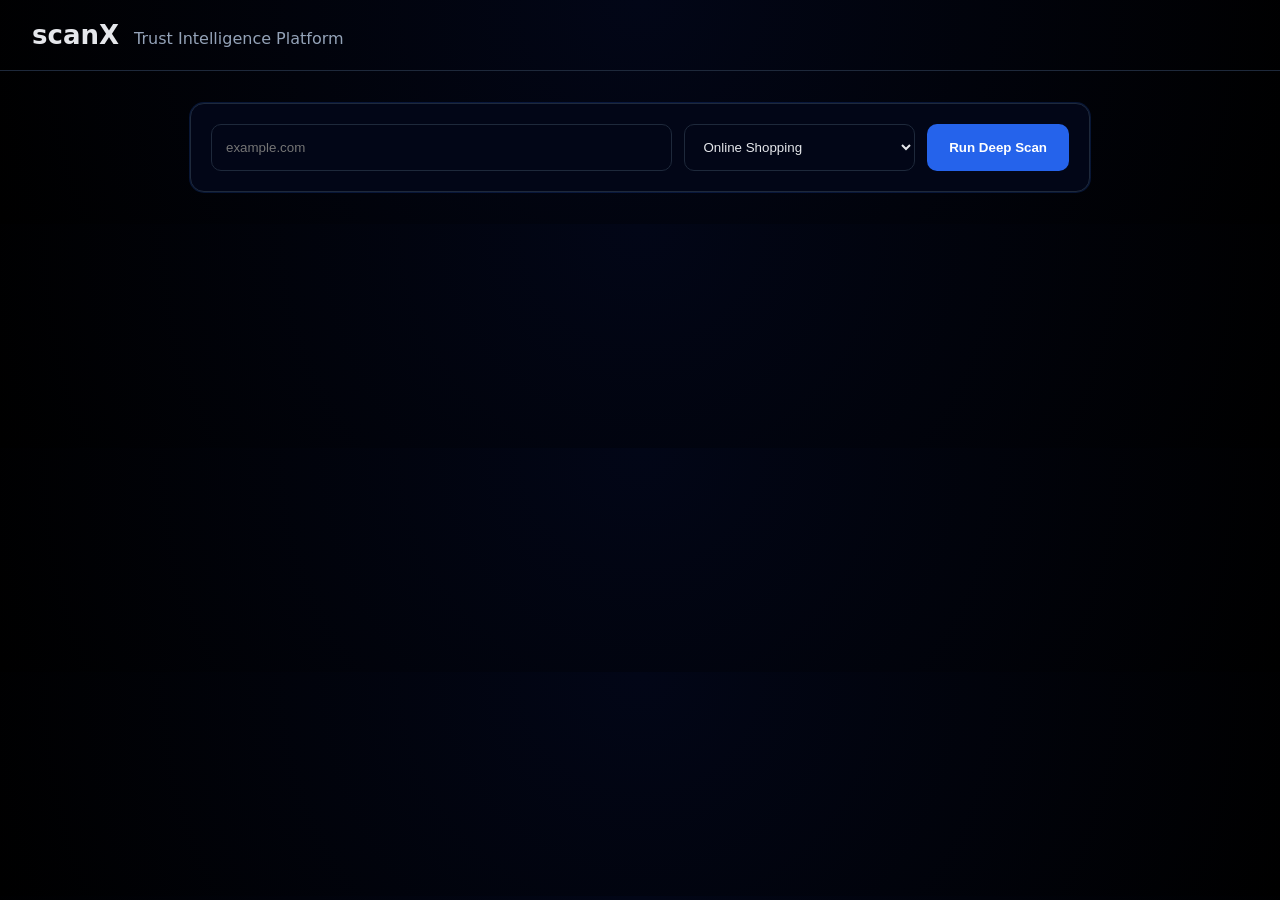
==== templates/index.html @ bde53922 "Fix: overwrite root with nested scanX structure" ====
<!DOCTYPE html>
<html lang="en">
<head>
  <meta charset="UTF-8" />
  <title>scanX — Trust Intelligence</title>
  <link rel="stylesheet" href="/static/css/style.css" />
</head>
<body>

  <!-- TOP BAR -->
  <header class="topbar">
    <div class="brand">
      <span class="logo">scanX</span>
      <span class="subtitle">Trust Intelligence Platform</span>
    </div>
  </header>

  <!-- INPUT SECTION -->
  <section class="input-section">
    <div class="input-card">
      <input id="urlInput" placeholder="example.com" />
      <select id="categoryInput">
        <option>Online Shopping</option>
        <option>Online Job</option>
        <option>Online Service</option>
        <option>Freelancing</option>
        <option>College Admission</option>
      </select>
      <button onclick="startScan()">Run Deep Scan</button>
    </div>
  </section>

  <!-- DASHBOARD -->
  <main id="dashboard" class="dashboard hidden">

    <!-- VERDICT -->
    <section id="verdict" class="verdict">
      <h1 id="riskLevel"></h1>
      <p id="riskReason"></p>
    </section>

    <!-- TRUST DIMENSIONS -->
<section id="trustDimensionsPanel" class="card wide hidden">
  <h3>Trust Dimension Analysis</h3>
  <div id="trustDimensions"></div>
</section>


    <!-- GRID -->
    <section class="grid">

      <div class="card fade">
        <h3>Key Strengths</h3>
        <ul id="strengths"></ul>
      </div>

      <div class="card fade delay">
        <h3>Key Concerns</h3>
        <ul id="concerns"></ul>
      </div>

      <div class="card wide fade delay2">
        <h3>User Experience Signals</h3>
        <div id="experienceBadges"></div>
      </div>

      <div class="card fade delay3">
        <h3>Operational Transparency</h3>
        <ul id="opsSignals"></ul>
      </div>

      <div class="card fade delay4">
        <h3>Public Intelligence Sources</h3>
        <ul id="sources"></ul>
      </div>
<!-- POLICY MISMATCH -->
<section id="policyMismatchPanel" class="card wide hidden">
  <h3>Policy Enforcement Gaps</h3>
  <ul id="policyMismatches"></ul>
</section>
      <div class="card wide highlight fade delay5">
        <h3>AI Trust Explanation</h3>
        <p id="aiExplanation"></p>
      </div>
<!-- REFERENCES MODAL -->
<div id="referenceModal" class="modal hidden">
  <div class="modal-overlay"></div>

  <div class="modal-content">
    <h3 id="modalTitle">References</h3>
    <ul id="modalLinks"></ul>

    <button
      id="closeModalBtn"
      type="button"
      class="close-btn">
      Close
    </button>
  </div>
</div>
<!-- Trust Dimension Modal -->
<div id="dimensionModal" class="modal hidden">
  <div class="modal-overlay" onclick="closeDimensionModal()"></div>

  <div class="modal-card">
    <div class="modal-header">
      <div>
        <h3 id="dimensionModalTitle">Trust Dimension</h3>
        <span id="dimensionStatus" class="status-badge">Moderate</span>
      </div>
      <button class="modal-close" onclick="closeDimensionModal()">✕</button>
    </div>

    <div class="modal-body">
      <p id="dimensionModalBody">
        Explanation will appear here.
      </p>
    </div>

    <div class="modal-footer">
      <span class="modal-hint">
        Based on OSINT, infrastructure, policy, and user experience signals
      </span>
      <button class="primary-btn" onclick="closeDimensionModal()">Close</button>
    </div>
  </div>
</div>






    </section>
  </main>

  <script src="/static/js/main.js"></script>
</body>
</html>
---- static/css/style.css ----
:root {
  --bg: #020617;
  --panel: #020617;
  --border: #1e293b;
  --text: #e5e7eb;
  --muted: #94a3b8;
  --accent: #2563eb;
}

* { box-sizing: border-box; }

body {
  margin: 0;
  font-family: Inter, system-ui, Arial;
  background: radial-gradient(circle at top, #020617, #000);
  color: var(--text);
}

/* TOP BAR */
.topbar {
  padding: 20px 32px;
  border-bottom: 1px solid var(--border);
}

.brand .logo {
  font-size: 26px;
  font-weight: 700;
}

.brand .subtitle {
  margin-left: 10px;
  color: var(--muted);
}

/* INPUT */
.input-section {
  padding: 32px;
}

.input-card {
  max-width: 900px;
  margin: auto;
  display: grid;
  grid-template-columns: 2fr 1fr auto;
  gap: 12px;
  padding: 20px;
  background: var(--panel);
  border-radius: 14px;
  border: 1px solid var(--border);
  box-shadow: 0 0 0 1px rgba(37,99,235,.2);
}

input, select {
  padding: 14px;
  background: #020617;
  border: 1px solid var(--border);
  color: var(--text);
  border-radius: 10px;
}

button {
  padding: 14px 22px;
  border-radius: 10px;
  border: none;
  background: var(--accent);
  color: white;
  font-weight: 600;
  cursor: pointer;
}

/* DASHBOARD */
.dashboard {
  padding: 32px;
}

/* VERDICT */
.verdict {
  padding: 32px;
  margin-bottom: 32px;
  border-radius: 16px;
  background: linear-gradient(135deg, #020617, #020617);
  border: 2px solid var(--accent);
  box-shadow: 0 0 30px rgba(37,99,235,.15);
}

.verdict h1 {
  margin: 0;
  font-size: 32px;
}

/* GRID */
.grid {
  display: grid;
  grid-template-columns: repeat(2, 1fr);
  gap: 24px;
}

.card {
  padding: 22px;
  border-radius: 14px;
  background: var(--panel);
  border: 1px solid var(--border);
  box-shadow: 0 10px 40px rgba(0,0,0,.4);
}

.card.wide {
  grid-column: span 2;
}

.card.highlight {
  border-left: 4px solid var(--accent);
}

.card h3 {
  margin-top: 0;
  font-size: 15px;
  color: var(--muted);
}

/* BADGES */
.badge {
  display: inline-block;
  padding: 8px 14px;
  margin: 6px 6px 0 0;
  border-radius: 999px;
  background: #1e293b;
  font-size: 13px;
}

/* LISTS */
ul {
  padding-left: 18px;
}

li {
  margin-bottom: 6px;
}

/* ANIMATIONS */
.fade {
  opacity: 0;
  transform: translateY(10px);
  animation: fadeIn .4s ease forwards;
}

.delay { animation-delay: .15s; }
.delay2 { animation-delay: .3s; }
.delay3 { animation-delay: .45s; }
.delay4 { animation-delay: .6s; }
.delay5 { animation-delay: .75s; }

@keyframes fadeIn {
  to {
    opacity: 1;
    transform: translateY(0);
  }
}

/* UTIL */
.hidden { display: none; }

/* POLICY MISMATCH */
.policy-high {
  color: #ef4444;
}

.policy-medium {
  color: #facc15;
}

.policy-low {
  color: #22c55e;
}

.policy-item {
  margin-bottom: 10px;
  padding: 10px;
  border-radius: 8px;
  background: rgba(255,255,255,0.03);
}

#concerns a {
  color: #60a5fa;
  text-decoration: none;
  font-size: 13px;
}

#concerns a:hover {
  text-decoration: underline;
}

/* TRUST DIMENSIONS */
.trust-row {
  display: grid;
  grid-template-columns: 2fr 1fr;
  padding: 12px 14px;
  margin-bottom: 10px;
  border-radius: 10px;
  background: rgba(255,255,255,0.03);
  align-items: center;
}

.trust-name {
  font-weight: 500;
}

.trust-status {
  text-align: right;
  font-weight: 600;
}

.status-strong { color: #22c55e; }
.status-moderate { color: #facc15; }
.status-weak,
.status-elevated,
.status-concerning { color: #ef4444; }
.status-normal { color: #60a5fa; }

.trust-reason {
  grid-column: span 2;
  margin-top: 6px;
  font-size: 13px;
  color: #cbd5f5;
}

/* === MODAL BASE === */
.modal {
  position: fixed;
  inset: 0;
  z-index: 999;
}

.modal.hidden {
  display: none;
}

.modal-overlay {
  position: absolute;
  inset: 0;
  background: rgba(5, 10, 25, 0.75);
  backdrop-filter: blur(4px);
}

/* === MODAL CARD === */
.modal-card {
  position: relative;
  max-width: 520px;
  margin: 10vh auto;
  background: linear-gradient(180deg, #0b1222, #080d1a);
  border-radius: 14px;
  border: 1px solid rgba(255,255,255,0.08);
  box-shadow: 0 30px 80px rgba(0,0,0,0.6);
  animation: popIn 0.25s ease-out;
  color: #e5e7eb;
}

/* === HEADER === */
.modal-header {
  display: flex;
  justify-content: space-between;
  align-items: center;
  padding: 18px 22px;
  border-bottom: 1px solid rgba(255,255,255,0.06);
}

.modal-header h3 {
  margin: 0;
  font-size: 1.1rem;
  font-weight: 600;
}

/* === STATUS BADGE === */
.status-badge {
  display: inline-block;
  margin-top: 6px;
  padding: 4px 10px;
  font-size: 0.75rem;
  border-radius: 999px;
  background: #334155;
  color: #e5e7eb;
}

.status-badge.strong { background: #064e3b; color: #6ee7b7; }
.status-badge.moderate { background: #3b2f00; color: #fde68a; }
.status-badge.weak { background: #3f1d1d; color: #fca5a5; }
.status-badge.concerning,
.status-badge.elevated { background: #450a0a; color: #f87171; }

/* === CLOSE BUTTON === */
.modal-close {
  background: transparent;
  border: none;
  color: #9ca3af;
  font-size: 1.2rem;
  cursor: pointer;
}

.modal-close:hover {
  color: #fff;
}

/* === BODY === */
.modal-body {
  padding: 20px 22px;
  line-height: 1.6;
  font-size: 0.95rem;
  color: #d1d5db;
}

/* === FOOTER === */
.modal-footer {
  display: flex;
  justify-content: space-between;
  align-items: center;
  padding: 16px 22px;
  border-top: 1px solid rgba(255,255,255,0.06);
}

.modal-hint {
  font-size: 0.75rem;
  color: #9ca3af;
}

.primary-btn {
  background: #2563eb;
  border: none;
  padding: 8px 16px;
  border-radius: 8px;
  color: #fff;
  cursor: pointer;
}

.primary-btn:hover {
  background: #1d4ed8;
}

/* === ANIMATION === */
@keyframes popIn {
  from {
    transform: translateY(20px) scale(0.96);
    opacity: 0;
  }
  to {
    transform: none;
    opacity: 1;
  }
}

.close-btn {
  margin-top: 12px;
  padding: 6px 14px;
  border-radius: 6px;
  border: none;
  cursor: pointer;
  background: #2563eb;
  color: white;
}

.trust-row {
  cursor: pointer;
  pointer-events: auto;
  position: relative;
  z-index: 5;
}

.trust-row * {
  pointer-events: none;
}
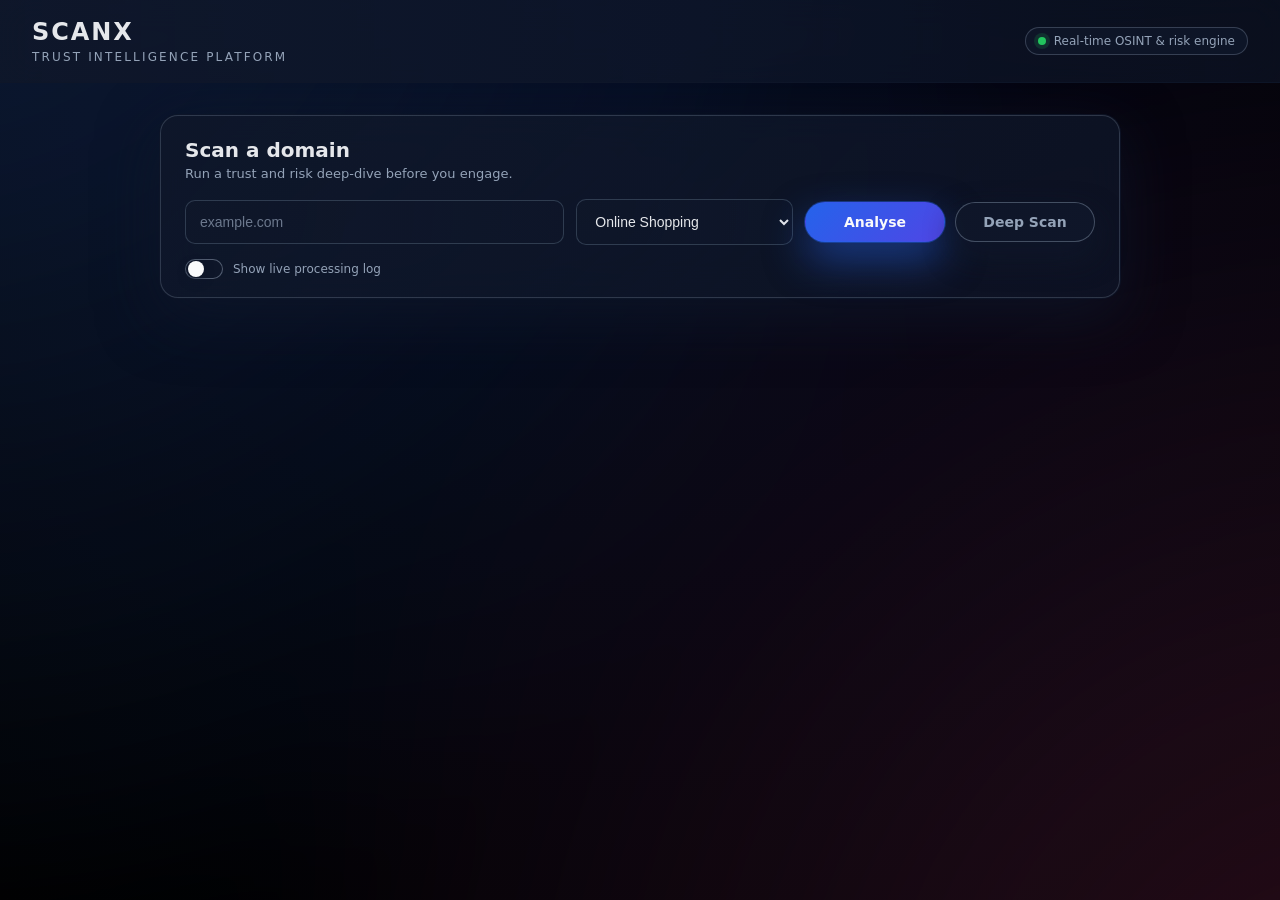
==== commit 02d43542: "ui upgrade" ====
--- a/templates/index.html
+++ b/templates/index.html
@@ -13,28 +13,102 @@
       <span class="logo">scanX</span>
       <span class="subtitle">Trust Intelligence Platform</span>
     </div>
+
+    <div class="top-meta">
+      <div class="meta-pill">
+        <span class="dot live"></span>
+        Real-time OSINT & risk engine
+      </div>
+    </div>
   </header>
 
   <!-- INPUT SECTION -->
   <section class="input-section">
-    <div class="input-card">
-      <input id="urlInput" placeholder="example.com" />
-      <select id="categoryInput">
-        <option>Online Shopping</option>
-        <option>Online Job</option>
-        <option>Online Service</option>
-        <option>Freelancing</option>
-        <option>College Admission</option>
-      </select>
-      <button onclick="startScan()">Run Deep Scan</button>
+    <div class="input-card glass">
+      <div class="input-header">
+        <h2>Scan a domain</h2>
+        <p>Run a trust and risk deep-dive before you engage.</p>
+      </div>
+
+      <div class="input-grid">
+        <input id="urlInput" placeholder="example.com" />
+        <select id="categoryInput">
+          <option>Online Shopping</option>
+          <option>Online Job</option>
+          <option>Online Service</option>
+          <option>Freelancing</option>
+          <option>College Admission</option>
+        </select>
+
+        <div class="input-actions">
+          <button
+            id="analyzeBtn"
+            class="action-btn primary"
+            type="button"
+            onclick="startScan('analyze')"
+          >
+            Analyse
+          </button>
+          <button
+            id="deepScanBtn"
+            class="action-btn secondary"
+            type="button"
+            onclick="startScan('deep')"
+          >
+            Deep Scan
+          </button>
+        </div>
+      </div>
+
+      <div class="input-footer">
+        <label class="toggle-row">
+          <input
+            id="logToggle"
+            type="checkbox"
+            onchange="toggleLiveLog(this.checked)"
+          />
+          <span class="toggle-visual">
+            <span class="toggle-thumb"></span>
+          </span>
+          <span class="toggle-label">Show live processing log</span>
+        </label>
+      </div>
     </div>
   </section>
 
   <!-- DASHBOARD -->
   <main id="dashboard" class="dashboard hidden">
 
+    <!-- PROGRESS + SUMMARY STRIP -->
+    <section id="scanMeta" class="scan-meta hidden">
+      <div class="scan-stats">
+        <div class="stat">
+          <span class="stat-label">Total signals scanned</span>
+          <span id="statTotalItems" class="stat-value">0</span>
+        </div>
+        <div class="stat">
+          <span class="stat-label">Detections</span>
+          <span id="statDetections" class="stat-value detections">0</span>
+        </div>
+        <div class="stat">
+          <span class="stat-label">Scan duration</span>
+          <span id="statDuration" class="stat-value">0s</span>
+        </div>
+      </div>
+
+      <div class="scan-progress">
+        <div class="progress-label">
+          <span>Scan progress</span>
+          <span id="progressPercent">0%</span>
+        </div>
+        <div class="progress-bar">
+          <div id="progressFill" class="progress-fill"></div>
+        </div>
+      </div>
+    </section>
+
     <!-- VERDICT -->
-    <section id="verdict" class="verdict">
+    <section id="verdict" class="verdict glass">
       <h1 id="riskLevel"></h1>
       <p id="riskReason"></p>
     </section>
@@ -82,6 +156,27 @@
         <h3>AI Trust Explanation</h3>
         <p id="aiExplanation"></p>
       </div>
+
+      <!-- LIVE LOG PANEL -->
+      <section id="logPanel" class="log-panel collapsed">
+        <header class="log-header">
+          <div class="log-title">
+            <span class="log-dot"></span>
+            <span>Live Processing Log</span>
+          </div>
+          <button
+            id="downloadLogsBtn"
+            type="button"
+            class="ghost-btn"
+            onclick="downloadLogs()"
+          >
+            Download logs
+          </button>
+        </header>
+        <div class="log-body">
+          <div id="logList" class="log-list"></div>
+        </div>
+      </section>
 <!-- REFERENCES MODAL -->
 <div id="referenceModal" class="modal hidden">
   <div class="modal-overlay"></div>
--- a/static/css/style.css
+++ b/static/css/style.css
@@ -1,106 +1,515 @@
 :root {
   --bg: #020617;
-  --panel: #020617;
-  --border: #1e293b;
+  --bg-soft: #020617;
+  --panel: rgba(15, 23, 42, 0.92);
+  --panel-soft: rgba(15, 23, 42, 0.7);
+  --border: rgba(148, 163, 184, 0.25);
   --text: #e5e7eb;
   --muted: #94a3b8;
   --accent: #2563eb;
-}
-
-* { box-sizing: border-box; }
+  --accent-soft: rgba(37, 99, 235, 0.18);
+  --danger: #ef4444;
+  --warning: #facc15;
+  --success: #22c55e;
+  --info: #38bdf8;
+}
+
+* {
+  box-sizing: border-box;
+}
 
 body {
   margin: 0;
-  font-family: Inter, system-ui, Arial;
+  font-family: Inter, system-ui, -apple-system, BlinkMacSystemFont, "Segoe UI", sans-serif;
+  color: var(--text);
   background: radial-gradient(circle at top, #020617, #000);
-  color: var(--text);
+  min-height: 100vh;
+  position: relative;
+  overflow-x: hidden;
+}
+
+body::before {
+  content: "";
+  position: fixed;
+  inset: -20%;
+  background: radial-gradient(circle at 10% 0%, rgba(59, 130, 246, 0.22), transparent 55%),
+              radial-gradient(circle at 90% 100%, rgba(236, 72, 153, 0.18), transparent 55%);
+  opacity: 0.9;
+  mix-blend-mode: screen;
+  filter: blur(40px);
+  z-index: -2;
+  animation: bgFloat 18s ease-in-out infinite alternate;
+}
+
+.glass {
+  background: linear-gradient(135deg, rgba(15, 23, 42, 0.92), rgba(15, 23, 42, 0.7));
+  border-radius: 18px;
+  border: 1px solid rgba(148, 163, 184, 0.25);
+  box-shadow:
+    0 18px 60px rgba(15, 23, 42, 0.75),
+    0 0 0 1px rgba(15, 23, 42, 0.8);
+  backdrop-filter: blur(18px);
 }
 
 /* TOP BAR */
 .topbar {
-  padding: 20px 32px;
-  border-bottom: 1px solid var(--border);
+  padding: 18px 32px;
+  border-bottom: 1px solid rgba(15, 23, 42, 0.85);
+  display: flex;
+  align-items: center;
+  justify-content: space-between;
+  background: linear-gradient(to right, rgba(15, 23, 42, 0.9), rgba(15, 23, 42, 0.6));
+  backdrop-filter: blur(16px);
+  position: sticky;
+  top: 0;
+  z-index: 20;
+}
+
+.brand {
+  display: flex;
+  flex-direction: column;
 }
 
 .brand .logo {
-  font-size: 26px;
+  font-size: 24px;
   font-weight: 700;
+  letter-spacing: 0.08em;
+  text-transform: uppercase;
 }
 
 .brand .subtitle {
-  margin-left: 10px;
+  margin-top: 4px;
+  font-size: 12px;
+  text-transform: uppercase;
+  letter-spacing: 0.18em;
   color: var(--muted);
+}
+
+.top-meta {
+  display: flex;
+  align-items: center;
+  gap: 12px;
+}
+
+.meta-pill {
+  padding: 6px 12px;
+  border-radius: 999px;
+  background: rgba(15, 23, 42, 0.9);
+  border: 1px solid rgba(148, 163, 184, 0.3);
+  color: var(--muted);
+  font-size: 12px;
+  display: inline-flex;
+  align-items: center;
+  gap: 8px;
+}
+
+.dot {
+  width: 8px;
+  height: 8px;
+  border-radius: 999px;
+}
+
+.dot.live {
+  background: #22c55e;
+  box-shadow: 0 0 0 4px rgba(34, 197, 94, 0.15);
+  animation: pulseDot 1.6s ease-out infinite;
 }
 
 /* INPUT */
 .input-section {
-  padding: 32px;
+  padding: 32px 32px 16px;
 }
 
 .input-card {
-  max-width: 900px;
-  margin: auto;
+  max-width: 960px;
+  margin: 0 auto;
+  padding: 22px 24px 18px;
+}
+
+.input-header h2 {
+  margin: 0 0 4px;
+  font-size: 20px;
+  font-weight: 600;
+}
+
+.input-header p {
+  margin: 0;
+  font-size: 13px;
+  color: var(--muted);
+}
+
+.input-grid {
   display: grid;
-  grid-template-columns: 2fr 1fr auto;
+  grid-template-columns: 2.1fr 1.2fr auto;
   gap: 12px;
-  padding: 20px;
-  background: var(--panel);
-  border-radius: 14px;
-  border: 1px solid var(--border);
-  box-shadow: 0 0 0 1px rgba(37,99,235,.2);
-}
-
-input, select {
-  padding: 14px;
-  background: #020617;
-  border: 1px solid var(--border);
+  margin-top: 18px;
+  align-items: center;
+}
+
+.input-actions {
+  display: flex;
+  gap: 10px;
+  justify-content: flex-end;
+}
+
+input,
+select {
+  padding: 13px 14px;
+  background: radial-gradient(circle at top left, rgba(15, 23, 42, 0.9), rgba(15, 23, 42, 0.75));
+  border: 1px solid rgba(51, 65, 85, 0.9);
   color: var(--text);
   border-radius: 10px;
-}
-
+  font-size: 14px;
+  outline: none;
+  transition: border-color 0.25s ease, box-shadow 0.25s ease, background 0.25s ease, transform 0.15s ease;
+}
+
+input::placeholder {
+  color: rgba(148, 163, 184, 0.7);
+}
+
+input:focus,
+select:focus {
+  border-color: rgba(59, 130, 246, 0.9);
+  box-shadow: 0 0 0 1px rgba(37, 99, 235, 0.65), 0 0 40px rgba(37, 99, 235, 0.25);
+  transform: translateY(-1px);
+}
+
+/* BUTTONS */
 button {
-  padding: 14px 22px;
-  border-radius: 10px;
-  border: none;
+  font-family: inherit;
+}
+
+.action-btn,
+.primary-btn,
+.ghost-btn {
+  position: relative;
+  display: inline-flex;
+  align-items: center;
+  justify-content: center;
+  gap: 8px;
+  padding: 11px 20px;
+  border-radius: 999px;
+  border: 1px solid transparent;
   background: var(--accent);
-  color: white;
+  color: #f9fafb;
   font-weight: 600;
+  font-size: 14px;
   cursor: pointer;
+  min-width: 140px;
+  transition:
+    background 0.28s ease,
+    box-shadow 0.28s ease,
+    transform 0.18s ease,
+    border-color 0.28s ease,
+    opacity 0.2s ease;
+}
+
+.action-btn.primary {
+  background-image: linear-gradient(135deg, #2563eb, #4f46e5);
+  box-shadow:
+    0 18px 40px rgba(37, 99, 235, 0.5),
+    0 0 0 1px rgba(37, 99, 235, 0.4);
+}
+
+.action-btn.secondary {
+  background: radial-gradient(circle at top left, rgba(15, 23, 42, 0.9), rgba(15, 23, 42, 0.9));
+  border-color: rgba(148, 163, 184, 0.4);
+  color: var(--muted);
+  box-shadow: 0 14px 30px rgba(15, 23, 42, 0.9);
+}
+
+.action-btn:hover:not(:disabled),
+.primary-btn:hover:not(:disabled),
+.ghost-btn:hover:not(:disabled) {
+  transform: translateY(-1px) scale(1.01);
+  box-shadow:
+    0 22px 50px rgba(37, 99, 235, 0.55),
+    0 0 0 1px rgba(37, 99, 235, 0.45);
+}
+
+.action-btn.secondary:hover:not(:disabled) {
+  border-color: rgba(59, 130, 246, 0.65);
+  box-shadow:
+    0 18px 40px rgba(15, 23, 42, 0.9),
+    0 0 0 1px rgba(59, 130, 246, 0.65);
+}
+
+.action-btn:active:not(:disabled),
+.primary-btn:active:not(:disabled),
+.ghost-btn:active:not(:disabled) {
+  transform: translateY(0) scale(0.99);
+  box-shadow: 0 12px 26px rgba(15, 23, 42, 0.9);
+}
+
+.action-btn:disabled,
+.primary-btn:disabled,
+.ghost-btn:disabled {
+  cursor: default;
+  opacity: 0.65;
+  box-shadow: none;
+}
+
+.ghost-btn {
+  background: transparent;
+  border-color: rgba(148, 163, 184, 0.45);
+  color: var(--muted);
+  padding-inline: 14px;
+  min-width: auto;
+  font-size: 12px;
+}
+
+.btn-spinner {
+  width: 16px;
+  height: 16px;
+  border-radius: 999px;
+  border: 2px solid rgba(191, 219, 254, 0.35);
+  border-top-color: #e5e7eb;
+  animation: spin 0.7s linear infinite;
+}
+
+.btn-checkmark {
+  width: 18px;
+  height: 18px;
+  border-radius: 999px;
+  border: 1px solid rgba(34, 197, 94, 0.65);
+  display: inline-flex;
+  align-items: center;
+  justify-content: center;
+  font-size: 12px;
+  color: #bbf7d0;
+  background: radial-gradient(circle at 30% 0%, rgba(34, 197, 94, 0.3), rgba(22, 163, 74, 0.95));
+  animation: popCheck 0.35s ease-out forwards;
+}
+
+.action-btn.is-loading {
+  background-image: linear-gradient(120deg, rgba(37, 99, 235, 0.05), rgba(56, 189, 248, 0.22), rgba(37, 99, 235, 0.05));
+  background-size: 220% 100%;
+  animation: shimmer 1.2s linear infinite;
+}
+
+.action-btn.is-success {
+  background-image: linear-gradient(135deg, #16a34a, #22c55e);
+  box-shadow:
+    0 18px 40px rgba(22, 163, 74, 0.55),
+    0 0 0 1px rgba(34, 197, 94, 0.6);
+}
+
+/* INPUT FOOTER TOGGLE */
+.input-footer {
+  margin-top: 14px;
+  display: flex;
+  justify-content: space-between;
+  align-items: center;
+  font-size: 12px;
+  color: var(--muted);
+}
+
+.toggle-row {
+  display: inline-flex;
+  align-items: center;
+  gap: 10px;
+  cursor: pointer;
+  user-select: none;
+}
+
+.toggle-row input {
+  display: none;
+}
+
+.toggle-visual {
+  width: 38px;
+  height: 20px;
+  border-radius: 999px;
+  background: rgba(15, 23, 42, 0.95);
+  border: 1px solid rgba(148, 163, 184, 0.5);
+  position: relative;
+  display: inline-flex;
+  align-items: center;
+  padding-inline: 2px;
+  transition: background 0.25s ease, border-color 0.25s ease;
+}
+
+.toggle-thumb {
+  width: 16px;
+  height: 16px;
+  border-radius: 999px;
+  background: #f9fafb;
+  transform: translateX(0);
+  transition: transform 0.22s ease, box-shadow 0.22s ease, background 0.22s ease;
+  box-shadow: 0 4px 10px rgba(15, 23, 42, 0.6);
+}
+
+.toggle-row input:checked + .toggle-visual {
+  background: radial-gradient(circle at 0% 50%, rgba(34, 197, 94, 0.7), rgba(21, 128, 61, 0.9));
+  border-color: rgba(74, 222, 128, 0.7);
+}
+
+.toggle-row input:checked + .toggle-visual .toggle-thumb {
+  transform: translateX(16px);
+  background: #ecfdf5;
+  box-shadow: 0 4px 14px rgba(16, 185, 129, 0.8);
+}
+
+.toggle-label {
+  font-size: 12px;
+  color: var(--muted);
 }
 
 /* DASHBOARD */
 .dashboard {
-  padding: 32px;
+  padding: 8px 32px 32px;
+  max-width: 1120px;
+  margin: 0 auto 40px;
+}
+
+/* SCAN META AND PROGRESS */
+.scan-meta {
+  margin-bottom: 20px;
+  padding: 16px 20px;
+  border-radius: 16px;
+  background: linear-gradient(135deg, rgba(15, 23, 42, 0.9), rgba(8, 47, 73, 0.9));
+  border: 1px solid rgba(56, 189, 248, 0.3);
+  box-shadow: 0 16px 40px rgba(8, 47, 73, 0.8);
+  display: grid;
+  grid-template-columns: minmax(0, 2.2fr) minmax(0, 2fr);
+  gap: 18px;
+  align-items: center;
+}
+
+.scan-stats {
+  display: flex;
+  gap: 18px;
+  flex-wrap: wrap;
+}
+
+.stat {
+  display: flex;
+  flex-direction: column;
+  gap: 2px;
+}
+
+.stat-label {
+  font-size: 11px;
+  text-transform: uppercase;
+  letter-spacing: 0.14em;
+  color: rgba(148, 163, 184, 0.9);
+}
+
+.stat-value {
+  font-size: 15px;
+  font-weight: 600;
+}
+
+.stat-value.detections {
+  color: #f97316;
+}
+
+.scan-progress {
+  display: flex;
+  flex-direction: column;
+  gap: 6px;
+}
+
+.progress-label {
+  display: flex;
+  justify-content: space-between;
+  align-items: baseline;
+  font-size: 12px;
+  color: var(--muted);
+}
+
+.progress-bar {
+  position: relative;
+  width: 100%;
+  height: 7px;
+  border-radius: 999px;
+  background: radial-gradient(circle at top, rgba(15, 23, 42, 0.95), rgba(15, 23, 42, 0.9));
+  overflow: hidden;
+}
+
+.progress-fill {
+  position: absolute;
+  inset: 0;
+  width: 0%;
+  border-radius: inherit;
+  background-image: linear-gradient(90deg, #22c55e, #a3e635, #22c55e);
+  background-size: 200% 100%;
+  box-shadow: 0 0 18px rgba(34, 197, 94, 0.7);
+  transform-origin: left;
+  transition: width 0.25s ease-out;
+}
+
+.progress-fill.is-animating {
+  animation: shimmer 1.3s linear infinite;
 }
 
 /* VERDICT */
 .verdict {
-  padding: 32px;
-  margin-bottom: 32px;
-  border-radius: 16px;
-  background: linear-gradient(135deg, #020617, #020617);
-  border: 2px solid var(--accent);
-  box-shadow: 0 0 30px rgba(37,99,235,.15);
+  padding: 26px 26px 22px;
+  margin-bottom: 26px;
+  background: radial-gradient(circle at top left, rgba(37, 99, 235, 0.3), rgba(15, 23, 42, 0.95));
+  border: 1px solid rgba(59, 130, 246, 0.7);
+  box-shadow:
+    0 22px 60px rgba(37, 99, 235, 0.55),
+    0 0 0 1px rgba(37, 99, 235, 0.4);
 }
 
 .verdict h1 {
+  margin: 0 0 4px;
+  font-size: 30px;
+}
+
+.verdict p {
   margin: 0;
-  font-size: 32px;
+  font-size: 14px;
+  color: var(--muted);
 }
 
 /* GRID */
 .grid {
   display: grid;
-  grid-template-columns: repeat(2, 1fr);
-  gap: 24px;
+  grid-template-columns: repeat(2, minmax(0, 1fr));
+  gap: 22px;
 }
 
 .card {
-  padding: 22px;
-  border-radius: 14px;
-  background: var(--panel);
-  border: 1px solid var(--border);
-  box-shadow: 0 10px 40px rgba(0,0,0,.4);
+  padding: 20px 20px 18px;
+  border-radius: 16px;
+  background: radial-gradient(circle at top left, rgba(15, 23, 42, 0.96), rgba(15, 23, 42, 0.9));
+  border: 1px solid rgba(30, 64, 175, 0.6);
+  box-shadow:
+    0 18px 50px rgba(15, 23, 42, 0.9),
+    0 0 0 1px rgba(15, 23, 42, 0.85);
+  position: relative;
+  overflow: hidden;
+  transition:
+    transform 0.18s ease,
+    box-shadow 0.22s ease,
+    border-color 0.22s ease,
+    background 0.22s ease;
+}
+
+.card::before {
+  content: "";
+  position: absolute;
+  inset: -40%;
+  background: radial-gradient(circle at 0% 0%, rgba(56, 189, 248, 0.18), transparent 55%);
+  opacity: 0;
+  transition: opacity 0.3s ease;
+  pointer-events: none;
+}
+
+.card:hover::before {
+  opacity: 1;
+}
+
+.card:hover {
+  transform: translateY(-3px);
+  box-shadow:
+    0 24px 60px rgba(15, 23, 42, 0.95),
+    0 0 0 1px rgba(56, 189, 248, 0.45);
+  border-color: rgba(56, 189, 248, 0.6);
 }
 
 .card.wide {
@@ -108,23 +517,28 @@
 }
 
 .card.highlight {
-  border-left: 4px solid var(--accent);
+  border-left: 3px solid rgba(59, 130, 246, 0.9);
 }
 
 .card h3 {
   margin-top: 0;
-  font-size: 15px;
-  color: var(--muted);
+  font-size: 14px;
+  text-transform: uppercase;
+  letter-spacing: 0.14em;
+  color: rgba(148, 163, 184, 0.95);
+  margin-bottom: 10px;
 }
 
 /* BADGES */
 .badge {
   display: inline-block;
-  padding: 8px 14px;
+  padding: 7px 12px;
   margin: 6px 6px 0 0;
   border-radius: 999px;
-  background: #1e293b;
-  font-size: 13px;
+  background: radial-gradient(circle at top left, rgba(30, 64, 175, 0.9), rgba(15, 23, 42, 0.98));
+  box-shadow: 0 10px 30px rgba(15, 23, 42, 0.95);
+  font-size: 12px;
+  color: #dbeafe;
 }
 
 /* LISTS */
@@ -140,14 +554,24 @@
 .fade {
   opacity: 0;
   transform: translateY(10px);
-  animation: fadeIn .4s ease forwards;
-}
-
-.delay { animation-delay: .15s; }
-.delay2 { animation-delay: .3s; }
-.delay3 { animation-delay: .45s; }
-.delay4 { animation-delay: .6s; }
-.delay5 { animation-delay: .75s; }
+  animation: fadeIn 0.4s ease forwards;
+}
+
+.delay {
+  animation-delay: 0.15s;
+}
+.delay2 {
+  animation-delay: 0.3s;
+}
+.delay3 {
+  animation-delay: 0.45s;
+}
+.delay4 {
+  animation-delay: 0.6s;
+}
+.delay5 {
+  animation-delay: 0.75s;
+}
 
 @keyframes fadeIn {
   to {
@@ -156,8 +580,67 @@
   }
 }
 
+@keyframes bgFloat {
+  0% {
+    transform: translate3d(0, 0, 0) scale(1);
+  }
+  50% {
+    transform: translate3d(-2%, 3%, 0) scale(1.05);
+  }
+  100% {
+    transform: translate3d(3%, -2%, 0) scale(1.03);
+  }
+}
+
+@keyframes shimmer {
+  0% {
+    background-position: 0% 50%;
+  }
+  100% {
+    background-position: 200% 50%;
+  }
+}
+
+@keyframes spin {
+  to {
+    transform: rotate(360deg);
+  }
+}
+
+@keyframes pulseDot {
+  0% {
+    transform: scale(1);
+    box-shadow: 0 0 0 0 rgba(34, 197, 94, 0.4);
+  }
+  70% {
+    transform: scale(1.1);
+    box-shadow: 0 0 0 8px rgba(34, 197, 94, 0);
+  }
+  100% {
+    transform: scale(1);
+    box-shadow: 0 0 0 0 rgba(34, 197, 94, 0);
+  }
+}
+
+@keyframes popCheck {
+  0% {
+    transform: scale(0.6);
+    opacity: 0;
+  }
+  70% {
+    transform: scale(1.1);
+    opacity: 1;
+  }
+  100% {
+    transform: scale(1);
+    opacity: 1;
+  }
+}
+
 /* UTIL */
-.hidden { display: none; }
+.hidden {
+  display: none;
+}
 
 /* POLICY MISMATCH */
 .policy-high {
@@ -221,6 +704,140 @@
   margin-top: 6px;
   font-size: 13px;
   color: #cbd5f5;
+}
+
+/* LIVE LOG PANEL */
+.log-panel {
+  margin-top: 6px;
+  grid-column: span 2;
+  border-radius: 16px;
+  background: radial-gradient(circle at top left, rgba(15, 23, 42, 0.96), rgba(15, 23, 42, 0.98));
+  border: 1px solid rgba(30, 64, 175, 0.7);
+  box-shadow: 0 18px 40px rgba(15, 23, 42, 0.95);
+  max-height: 260px;
+  transform-origin: top;
+  overflow: hidden;
+  transition:
+    max-height 0.3s ease,
+    opacity 0.25s ease,
+    transform 0.25s ease;
+}
+
+.log-panel.collapsed {
+  max-height: 0;
+  opacity: 0;
+  transform: translateY(-4px);
+  border-width: 0;
+  box-shadow: none;
+}
+
+.log-header {
+  padding: 10px 16px;
+  display: flex;
+  align-items: center;
+  justify-content: space-between;
+  border-bottom: 1px solid rgba(30, 64, 175, 0.75);
+}
+
+.log-title {
+  display: inline-flex;
+  align-items: center;
+  gap: 8px;
+  font-size: 12px;
+  text-transform: uppercase;
+  letter-spacing: 0.16em;
+  color: rgba(148, 163, 184, 0.95);
+}
+
+.log-dot {
+  width: 8px;
+  height: 8px;
+  border-radius: 999px;
+  background: rgba(56, 189, 248, 0.1);
+  box-shadow: 0 0 0 1px rgba(59, 130, 246, 0.7);
+}
+
+.log-body {
+  padding: 6px 0 10px;
+  max-height: 210px;
+  overflow-y: auto;
+}
+
+.log-list {
+  padding: 0 14px 4px;
+  display: flex;
+  flex-direction: column;
+  gap: 6px;
+  font-size: 12px;
+}
+
+.log-entry {
+  display: flex;
+  align-items: flex-start;
+  gap: 8px;
+  padding: 6px 8px;
+  border-radius: 10px;
+  background: rgba(15, 23, 42, 0.9);
+  border: 1px solid rgba(30, 64, 175, 0.75);
+}
+
+.log-meta {
+  min-width: 70px;
+  display: flex;
+  flex-direction: column;
+  gap: 2px;
+}
+
+.log-time {
+  font-size: 10px;
+  color: rgba(148, 163, 184, 0.9);
+}
+
+.log-status {
+  font-size: 10px;
+  text-transform: uppercase;
+  letter-spacing: 0.12em;
+}
+
+.log-message {
+  flex: 1;
+}
+
+.log-icon {
+  font-size: 11px;
+  margin-right: 4px;
+}
+
+.log-entry.info {
+  border-color: rgba(59, 130, 246, 0.7);
+}
+
+.log-entry.info .log-status {
+  color: var(--info);
+}
+
+.log-entry.success {
+  border-color: rgba(34, 197, 94, 0.7);
+}
+
+.log-entry.success .log-status {
+  color: var(--success);
+}
+
+.log-entry.warning {
+  border-color: rgba(234, 179, 8, 0.7);
+}
+
+.log-entry.warning .log-status {
+  color: var(--warning);
+}
+
+.log-entry.error {
+  border-color: rgba(239, 68, 68, 0.8);
+}
+
+.log-entry.error .log-status {
+  color: var(--danger);
 }
 
 /* === MODAL BASE === */
@@ -254,6 +871,75 @@
   color: #e5e7eb;
 }
 
+/* === REFERENCE MODAL CONTENT === */
+.modal-content {
+  position: relative;
+  max-width: 520px;
+  margin: 12vh auto;
+  padding: 18px 20px 16px;
+  border-radius: 16px;
+  background: radial-gradient(circle at top left, rgba(15, 23, 42, 0.96), rgba(15, 23, 42, 0.98));
+  border: 1px solid rgba(59, 130, 246, 0.6);
+  box-shadow:
+    0 24px 70px rgba(15, 23, 42, 0.95),
+    0 0 0 1px rgba(15, 23, 42, 0.85);
+  animation: popIn 0.25s ease-out;
+}
+
+.modal-content h3 {
+  margin: 0 0 10px;
+  font-size: 15px;
+  text-transform: uppercase;
+  letter-spacing: 0.16em;
+  color: rgba(191, 219, 254, 0.96);
+}
+
+#modalLinks {
+  list-style: none;
+  padding-left: 0;
+  margin: 0;
+  max-height: 260px;
+  overflow-y: auto;
+}
+
+#modalLinks li {
+  margin-bottom: 8px;
+  padding: 8px 10px;
+  border-radius: 10px;
+  background: rgba(15, 23, 42, 0.9);
+  border: 1px solid rgba(30, 64, 175, 0.7);
+  font-size: 13px;
+}
+
+#modalLinks a {
+  color: #bfdbfe;
+  text-decoration: none;
+}
+
+#modalLinks a:hover {
+  text-decoration: underline;
+}
+
+.close-btn {
+  margin-top: 12px;
+  padding: 6px 14px;
+  border-radius: 999px;
+  border: none;
+  cursor: pointer;
+  background-image: linear-gradient(135deg, #2563eb, #4f46e5);
+  color: #f9fafb;
+  font-size: 13px;
+  font-weight: 500;
+  display: inline-flex;
+  align-items: center;
+  gap: 6px;
+}
+
+.close-btn::before {
+  content: "✕";
+  font-size: 11px;
+}
+
 /* === HEADER === */
 .modal-header {
   display: flex;
@@ -366,3 +1052,66 @@
 .trust-row * {
   pointer-events: none;
 }
+
+/* RESPONSIVE */
+@media (max-width: 900px) {
+  .topbar {
+    padding-inline: 18px;
+  }
+
+  .input-section {
+    padding-inline: 18px;
+  }
+
+  .dashboard {
+    padding-inline: 18px;
+  }
+
+  .input-grid {
+    grid-template-columns: 1fr;
+  }
+
+  .input-actions {
+    justify-content: flex-start;
+  }
+
+  .scan-meta {
+    grid-template-columns: 1fr;
+  }
+
+  .grid {
+    grid-template-columns: 1fr;
+  }
+
+  .card.wide,
+  .log-panel {
+    grid-column: span 1;
+  }
+}
+
+@media (max-width: 600px) {
+  .topbar {
+    flex-direction: column;
+    align-items: flex-start;
+    gap: 8px;
+  }
+
+  .meta-pill {
+    font-size: 11px;
+  }
+
+  .action-btn,
+  .primary-btn {
+    min-width: 0;
+    width: 100%;
+    justify-content: center;
+  }
+
+  .input-actions {
+    flex-direction: column;
+  }
+
+  .verdict {
+    padding-inline: 18px;
+  }
+}
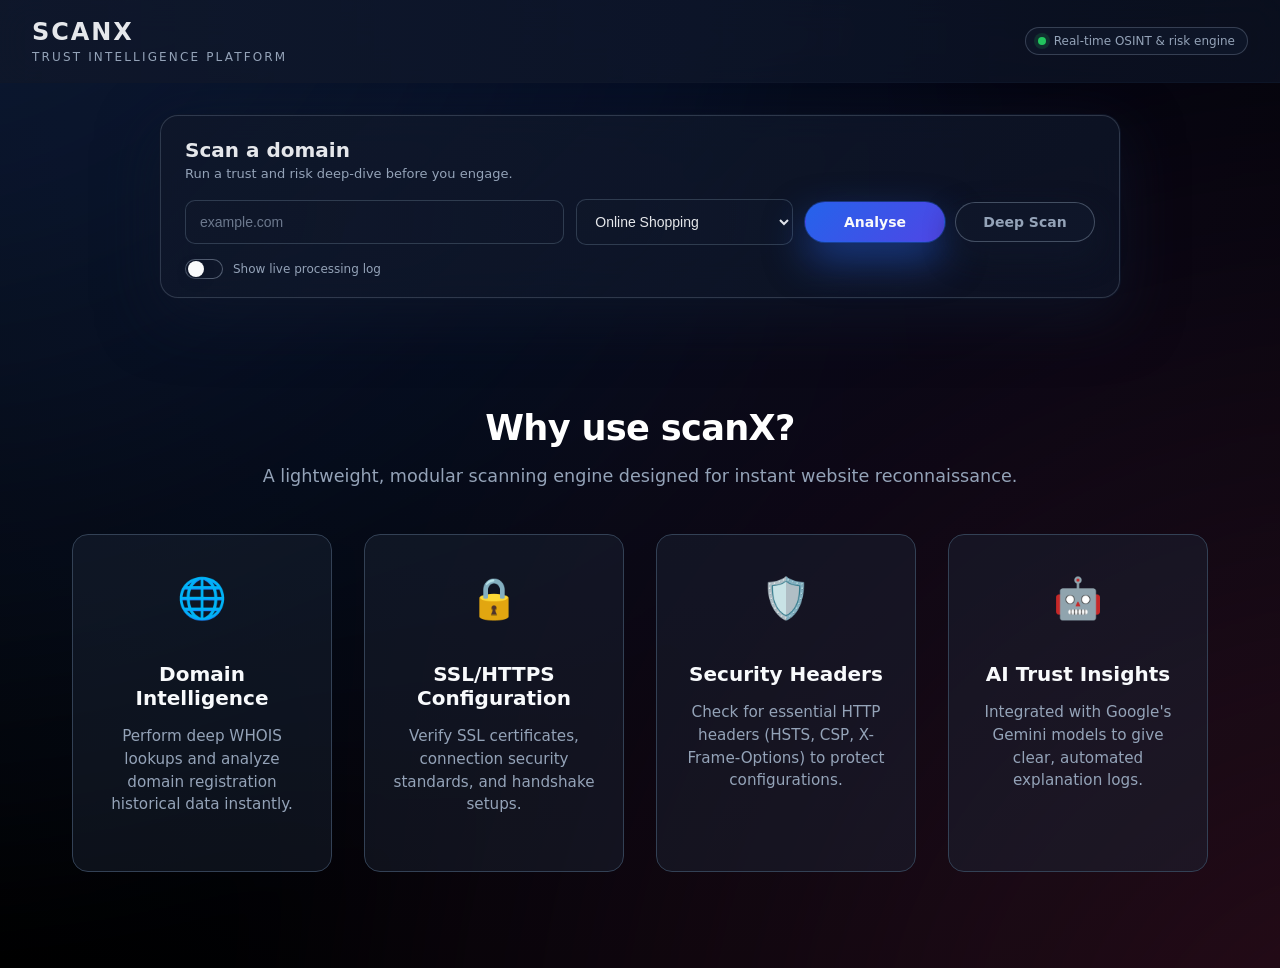
==== commit 6f4e6825: "style: improve landing page UI/UX with modern features grid and responsive system" ====
--- a/templates/index.html
+++ b/templates/index.html
@@ -1,10 +1,12 @@
 <!DOCTYPE html>
 <html lang="en">
+
 <head>
   <meta charset="UTF-8" />
   <title>scanX — Trust Intelligence</title>
   <link rel="stylesheet" href="/static/css/style.css" />
 </head>
+
 <body>
 
   <!-- TOP BAR -->
@@ -41,20 +43,10 @@
         </select>
 
         <div class="input-actions">
-          <button
-            id="analyzeBtn"
-            class="action-btn primary"
-            type="button"
-            onclick="startScan('analyze')"
-          >
+          <button id="analyzeBtn" class="action-btn primary" type="button" onclick="startScan('analyze')">
             Analyse
           </button>
-          <button
-            id="deepScanBtn"
-            class="action-btn secondary"
-            type="button"
-            onclick="startScan('deep')"
-          >
+          <button id="deepScanBtn" class="action-btn secondary" type="button" onclick="startScan('deep')">
             Deep Scan
           </button>
         </div>
@@ -62,16 +54,44 @@
 
       <div class="input-footer">
         <label class="toggle-row">
-          <input
-            id="logToggle"
-            type="checkbox"
-            onchange="toggleLiveLog(this.checked)"
-          />
+          <input id="logToggle" type="checkbox" onchange="toggleLiveLog(this.checked)" />
           <span class="toggle-visual">
             <span class="toggle-thumb"></span>
           </span>
           <span class="toggle-label">Show live processing log</span>
         </label>
+      </div>
+    </div>
+  </section>
+  <section class="features-section">
+    <div class="section-title">
+      <h2>Why use scanX?</h2>
+      <p>A lightweight, modular scanning engine designed for instant website reconnaissance.</p>
+    </div>
+
+    <div class="features-grid">
+      <div class="feature-card">
+        <div class="icon-wrapper">🌐</div>
+        <h3>Domain Intelligence</h3>
+        <p>Perform deep WHOIS lookups and analyze domain registration historical data instantly.</p>
+      </div>
+
+      <div class="feature-card">
+        <div class="icon-wrapper">🔒</div>
+        <h3>SSL/HTTPS Configuration</h3>
+        <p>Verify SSL certificates, connection security standards, and handshake setups.</p>
+      </div>
+
+      <div class="feature-card">
+        <div class="icon-wrapper">🛡️</div>
+        <h3>Security Headers</h3>
+        <p>Check for essential HTTP headers (HSTS, CSP, X-Frame-Options) to protect configurations.</p>
+      </div>
+
+      <div class="feature-card">
+        <div class="icon-wrapper">🤖</div>
+        <h3>AI Trust Insights</h3>
+        <p>Integrated with Google's Gemini models to give clear, automated explanation logs.</p>
       </div>
     </div>
   </section>
@@ -114,10 +134,10 @@
     </section>
 
     <!-- TRUST DIMENSIONS -->
-<section id="trustDimensionsPanel" class="card wide hidden">
-  <h3>Trust Dimension Analysis</h3>
-  <div id="trustDimensions"></div>
-</section>
+    <section id="trustDimensionsPanel" class="card wide hidden">
+      <h3>Trust Dimension Analysis</h3>
+      <div id="trustDimensions"></div>
+    </section>
 
 
     <!-- GRID -->
@@ -147,11 +167,11 @@
         <h3>Public Intelligence Sources</h3>
         <ul id="sources"></ul>
       </div>
-<!-- POLICY MISMATCH -->
-<section id="policyMismatchPanel" class="card wide hidden">
-  <h3>Policy Enforcement Gaps</h3>
-  <ul id="policyMismatches"></ul>
-</section>
+      <!-- POLICY MISMATCH -->
+      <section id="policyMismatchPanel" class="card wide hidden">
+        <h3>Policy Enforcement Gaps</h3>
+        <ul id="policyMismatches"></ul>
+      </section>
       <div class="card wide highlight fade delay5">
         <h3>AI Trust Explanation</h3>
         <p id="aiExplanation"></p>
@@ -164,12 +184,7 @@
             <span class="log-dot"></span>
             <span>Live Processing Log</span>
           </div>
-          <button
-            id="downloadLogsBtn"
-            type="button"
-            class="ghost-btn"
-            onclick="downloadLogs()"
-          >
+          <button id="downloadLogsBtn" type="button" class="ghost-btn" onclick="downloadLogs()">
             Download logs
           </button>
         </header>
@@ -177,49 +192,46 @@
           <div id="logList" class="log-list"></div>
         </div>
       </section>
-<!-- REFERENCES MODAL -->
-<div id="referenceModal" class="modal hidden">
-  <div class="modal-overlay"></div>
-
-  <div class="modal-content">
-    <h3 id="modalTitle">References</h3>
-    <ul id="modalLinks"></ul>
-
-    <button
-      id="closeModalBtn"
-      type="button"
-      class="close-btn">
-      Close
-    </button>
-  </div>
-</div>
-<!-- Trust Dimension Modal -->
-<div id="dimensionModal" class="modal hidden">
-  <div class="modal-overlay" onclick="closeDimensionModal()"></div>
-
-  <div class="modal-card">
-    <div class="modal-header">
-      <div>
-        <h3 id="dimensionModalTitle">Trust Dimension</h3>
-        <span id="dimensionStatus" class="status-badge">Moderate</span>
-      </div>
-      <button class="modal-close" onclick="closeDimensionModal()">✕</button>
-    </div>
-
-    <div class="modal-body">
-      <p id="dimensionModalBody">
-        Explanation will appear here.
-      </p>
-    </div>
-
-    <div class="modal-footer">
-      <span class="modal-hint">
-        Based on OSINT, infrastructure, policy, and user experience signals
-      </span>
-      <button class="primary-btn" onclick="closeDimensionModal()">Close</button>
-    </div>
-  </div>
-</div>
+      <!-- REFERENCES MODAL -->
+      <div id="referenceModal" class="modal hidden">
+        <div class="modal-overlay"></div>
+
+        <div class="modal-content">
+          <h3 id="modalTitle">References</h3>
+          <ul id="modalLinks"></ul>
+
+          <button id="closeModalBtn" type="button" class="close-btn">
+            Close
+          </button>
+        </div>
+      </div>
+      <!-- Trust Dimension Modal -->
+      <div id="dimensionModal" class="modal hidden">
+        <div class="modal-overlay" onclick="closeDimensionModal()"></div>
+
+        <div class="modal-card">
+          <div class="modal-header">
+            <div>
+              <h3 id="dimensionModalTitle">Trust Dimension</h3>
+              <span id="dimensionStatus" class="status-badge">Moderate</span>
+            </div>
+            <button class="modal-close" onclick="closeDimensionModal()">✕</button>
+          </div>
+
+          <div class="modal-body">
+            <p id="dimensionModalBody">
+              Explanation will appear here.
+            </p>
+          </div>
+
+          <div class="modal-footer">
+            <span class="modal-hint">
+              Based on OSINT, infrastructure, policy, and user experience signals
+            </span>
+            <button class="primary-btn" onclick="closeDimensionModal()">Close</button>
+          </div>
+        </div>
+      </div>
 
 
 
@@ -231,4 +243,5 @@
 
   <script src="/static/js/main.js"></script>
 </body>
-</html>
+
+</html>
--- a/static/css/style.css
+++ b/static/css/style.css
@@ -33,7 +33,7 @@
   position: fixed;
   inset: -20%;
   background: radial-gradient(circle at 10% 0%, rgba(59, 130, 246, 0.22), transparent 55%),
-              radial-gradient(circle at 90% 100%, rgba(236, 72, 153, 0.18), transparent 55%);
+    radial-gradient(circle at 90% 100%, rgba(236, 72, 153, 0.18), transparent 55%);
   opacity: 0.9;
   mix-blend-mode: screen;
   filter: blur(40px);
@@ -340,12 +340,12 @@
   box-shadow: 0 4px 10px rgba(15, 23, 42, 0.6);
 }
 
-.toggle-row input:checked + .toggle-visual {
+.toggle-row input:checked+.toggle-visual {
   background: radial-gradient(circle at 0% 50%, rgba(34, 197, 94, 0.7), rgba(21, 128, 61, 0.9));
   border-color: rgba(74, 222, 128, 0.7);
 }
 
-.toggle-row input:checked + .toggle-visual .toggle-thumb {
+.toggle-row input:checked+.toggle-visual .toggle-thumb {
   transform: translateX(16px);
   background: #ecfdf5;
   box-shadow: 0 4px 14px rgba(16, 185, 129, 0.8);
@@ -560,15 +560,19 @@
 .delay {
   animation-delay: 0.15s;
 }
+
 .delay2 {
   animation-delay: 0.3s;
 }
+
 .delay3 {
   animation-delay: 0.45s;
 }
+
 .delay4 {
   animation-delay: 0.6s;
 }
+
 .delay5 {
   animation-delay: 0.75s;
 }
@@ -584,9 +588,11 @@
   0% {
     transform: translate3d(0, 0, 0) scale(1);
   }
+
   50% {
     transform: translate3d(-2%, 3%, 0) scale(1.05);
   }
+
   100% {
     transform: translate3d(3%, -2%, 0) scale(1.03);
   }
@@ -596,6 +602,7 @@
   0% {
     background-position: 0% 50%;
   }
+
   100% {
     background-position: 200% 50%;
   }
@@ -612,10 +619,12 @@
     transform: scale(1);
     box-shadow: 0 0 0 0 rgba(34, 197, 94, 0.4);
   }
+
   70% {
     transform: scale(1.1);
     box-shadow: 0 0 0 8px rgba(34, 197, 94, 0);
   }
+
   100% {
     transform: scale(1);
     box-shadow: 0 0 0 0 rgba(34, 197, 94, 0);
@@ -627,10 +636,12 @@
     transform: scale(0.6);
     opacity: 0;
   }
+
   70% {
     transform: scale(1.1);
     opacity: 1;
   }
+
   100% {
     transform: scale(1);
     opacity: 1;
@@ -659,7 +670,7 @@
   margin-bottom: 10px;
   padding: 10px;
   border-radius: 8px;
-  background: rgba(255,255,255,0.03);
+  background: rgba(255, 255, 255, 0.03);
 }
 
 #concerns a {
@@ -679,7 +690,7 @@
   padding: 12px 14px;
   margin-bottom: 10px;
   border-radius: 10px;
-  background: rgba(255,255,255,0.03);
+  background: rgba(255, 255, 255, 0.03);
   align-items: center;
 }
 
@@ -692,12 +703,23 @@
   font-weight: 600;
 }
 
-.status-strong { color: #22c55e; }
-.status-moderate { color: #facc15; }
+.status-strong {
+  color: #22c55e;
+}
+
+.status-moderate {
+  color: #facc15;
+}
+
 .status-weak,
 .status-elevated,
-.status-concerning { color: #ef4444; }
-.status-normal { color: #60a5fa; }
+.status-concerning {
+  color: #ef4444;
+}
+
+.status-normal {
+  color: #60a5fa;
+}
 
 .trust-reason {
   grid-column: span 2;
@@ -865,8 +887,8 @@
   margin: 10vh auto;
   background: linear-gradient(180deg, #0b1222, #080d1a);
   border-radius: 14px;
-  border: 1px solid rgba(255,255,255,0.08);
-  box-shadow: 0 30px 80px rgba(0,0,0,0.6);
+  border: 1px solid rgba(255, 255, 255, 0.08);
+  box-shadow: 0 30px 80px rgba(0, 0, 0, 0.6);
   animation: popIn 0.25s ease-out;
   color: #e5e7eb;
 }
@@ -946,7 +968,7 @@
   justify-content: space-between;
   align-items: center;
   padding: 18px 22px;
-  border-bottom: 1px solid rgba(255,255,255,0.06);
+  border-bottom: 1px solid rgba(255, 255, 255, 0.06);
 }
 
 .modal-header h3 {
@@ -966,11 +988,26 @@
   color: #e5e7eb;
 }
 
-.status-badge.strong { background: #064e3b; color: #6ee7b7; }
-.status-badge.moderate { background: #3b2f00; color: #fde68a; }
-.status-badge.weak { background: #3f1d1d; color: #fca5a5; }
+.status-badge.strong {
+  background: #064e3b;
+  color: #6ee7b7;
+}
+
+.status-badge.moderate {
+  background: #3b2f00;
+  color: #fde68a;
+}
+
+.status-badge.weak {
+  background: #3f1d1d;
+  color: #fca5a5;
+}
+
 .status-badge.concerning,
-.status-badge.elevated { background: #450a0a; color: #f87171; }
+.status-badge.elevated {
+  background: #450a0a;
+  color: #f87171;
+}
 
 /* === CLOSE BUTTON === */
 .modal-close {
@@ -999,7 +1036,7 @@
   justify-content: space-between;
   align-items: center;
   padding: 16px 22px;
-  border-top: 1px solid rgba(255,255,255,0.06);
+  border-top: 1px solid rgba(255, 255, 255, 0.06);
 }
 
 .modal-hint {
@@ -1026,6 +1063,7 @@
     transform: translateY(20px) scale(0.96);
     opacity: 0;
   }
+
   to {
     transform: none;
     opacity: 1;
@@ -1115,3 +1153,99 @@
     padding-inline: 18px;
   }
 }
+
+/* ==========================================================================
+   scanX UI/UX Enhancement - ECSoC 2026
+   ========================================================================== */
+
+/* Features Section Layout */
+.features-section {
+  padding: 4rem 2rem 6rem 2rem;
+  max-width: 1200px;
+  margin: 0 auto;
+  text-align: center;
+}
+
+.section-title h2 {
+  font-size: 2.2rem;
+  color: #ffffff;
+  margin-bottom: 0.5rem;
+  font-weight: 700;
+  letter-spacing: -0.02em;
+}
+
+.section-title p {
+  color: #94a3b8;
+  /* Slate gray placeholder color */
+  font-size: 1.1rem;
+  margin-bottom: 3rem;
+}
+
+/* 4-Column Responsive Grid */
+.features-grid {
+  display: grid;
+  grid-template-columns: repeat(auto-fit, minmax(250px, 1fr));
+  gap: 2rem;
+}
+
+/* Modern Dark-Theme Security Cards */
+.feature-card {
+  background: rgba(30, 41, 59, 0.4);
+  /* Glassmorphism effect */
+  border: 1px solid #334155;
+  border-radius: 16px;
+  padding: 2.5rem 1.5rem;
+  text-align: center;
+
+  /* Smooth transition for modern micro-interactions */
+  transition: transform 0.4s cubic-bezier(0.16, 1, 0.3, 1),
+    border-color 0.3s ease,
+    box-shadow 0.4s ease;
+}
+
+/* Icon Wrapper Styling */
+.icon-wrapper {
+  font-size: 2.5rem;
+  margin-bottom: 1.25rem;
+  display: inline-block;
+}
+
+.feature-card h3 {
+  font-size: 1.25rem;
+  color: #f8fafc;
+  margin-bottom: 0.75rem;
+  font-weight: 600;
+}
+
+.feature-card p {
+  color: #94a3b8;
+  font-size: 0.95rem;
+  line-height: 1.5;
+}
+
+/* Interactive Hover States */
+.feature-card:hover {
+  transform: translateY(-8px);
+  border-color: #3b82f6;
+  /* Cyber Blue Security Edge */
+  background: rgba(30, 41, 59, 0.7);
+  box-shadow: 0 12px 30px -10px rgba(59, 130, 246, 0.25);
+  cursor: pointer;
+}
+
+/* Mobile & Tablet Responsiveness Adjustments */
+@media (max-width: 768px) {
+  .section-title h2 {
+    font-size: 1.8rem;
+  }
+
+  .features-grid {
+    grid-template-columns: 1fr;
+    /* Stack vertically on small screens */
+    gap: 1.5rem;
+  }
+
+  .feature-card {
+    padding: 2rem 1.25rem;
+  }
+}
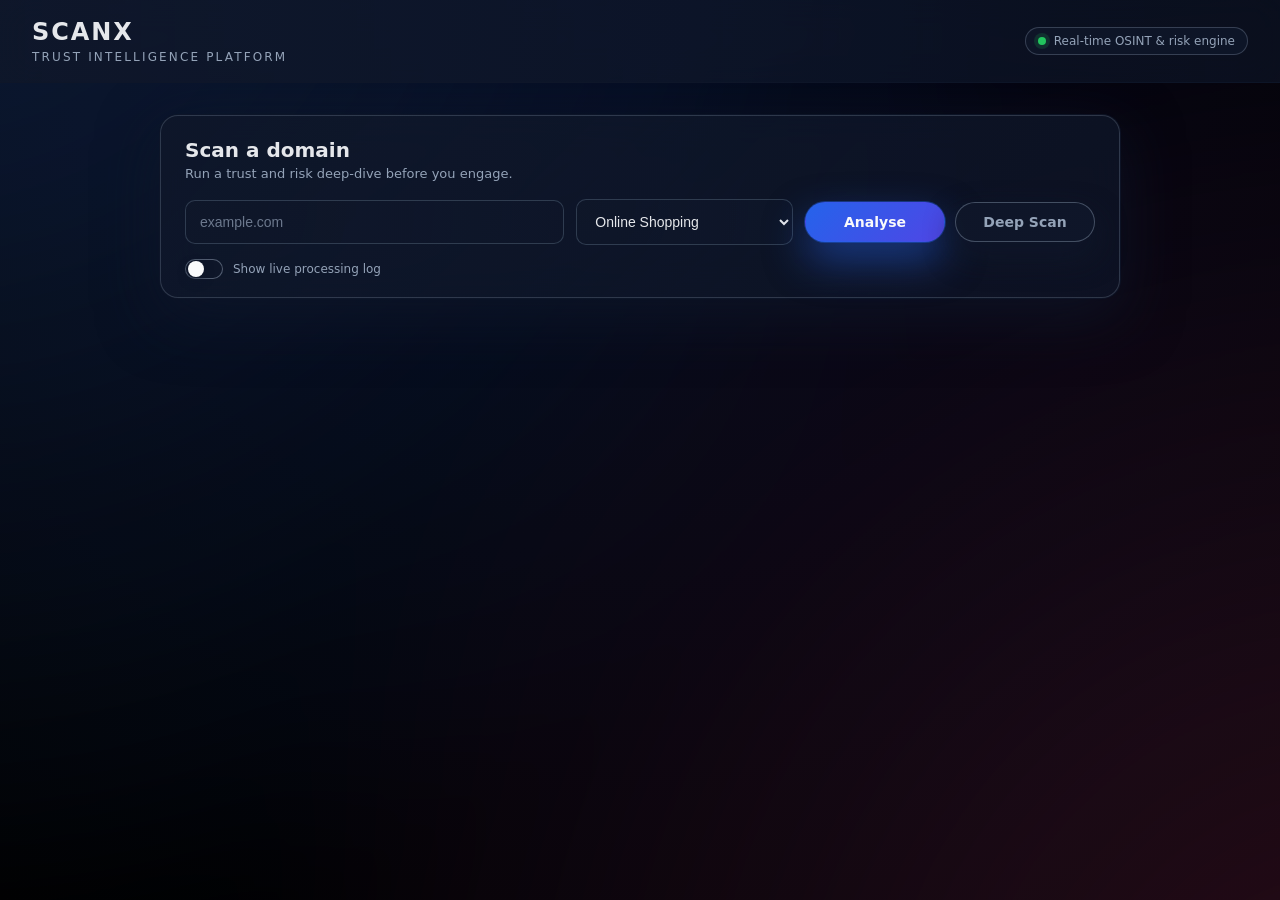
==== commit 85afaff5: "feat: added new button for reset a new scan" ====
--- a/templates/index.html
+++ b/templates/index.html
@@ -49,6 +49,9 @@
           <button id="deepScanBtn" class="action-btn secondary" type="button" onclick="startScan('deep')">
             Deep Scan
           </button>
+          <button id="newScanBtn" class="ghost-btn hidden" type="button" onclick="resetScan()">
+            ↺ New Scan
+          </button>
         </div>
       </div>
 
@@ -63,39 +66,6 @@
       </div>
     </div>
   </section>
-  <section class="features-section">
-    <div class="section-title">
-      <h2>Why use scanX?</h2>
-      <p>A lightweight, modular scanning engine designed for instant website reconnaissance.</p>
-    </div>
-
-    <div class="features-grid">
-      <div class="feature-card">
-        <div class="icon-wrapper">🌐</div>
-        <h3>Domain Intelligence</h3>
-        <p>Perform deep WHOIS lookups and analyze domain registration historical data instantly.</p>
-      </div>
-
-      <div class="feature-card">
-        <div class="icon-wrapper">🔒</div>
-        <h3>SSL/HTTPS Configuration</h3>
-        <p>Verify SSL certificates, connection security standards, and handshake setups.</p>
-      </div>
-
-      <div class="feature-card">
-        <div class="icon-wrapper">🛡️</div>
-        <h3>Security Headers</h3>
-        <p>Check for essential HTTP headers (HSTS, CSP, X-Frame-Options) to protect configurations.</p>
-      </div>
-
-      <div class="feature-card">
-        <div class="icon-wrapper">🤖</div>
-        <h3>AI Trust Insights</h3>
-        <p>Integrated with Google's Gemini models to give clear, automated explanation logs.</p>
-      </div>
-    </div>
-  </section>
-
   <!-- DASHBOARD -->
   <main id="dashboard" class="dashboard hidden">
 
--- a/static/css/style.css
+++ b/static/css/style.css
@@ -453,17 +453,70 @@
   box-shadow:
     0 22px 60px rgba(37, 99, 235, 0.55),
     0 0 0 1px rgba(37, 99, 235, 0.4);
+  transition:
+    background 0.3s ease,
+    border-color 0.3s ease,
+    box-shadow 0.3s ease;
 }
 
 .verdict h1 {
   margin: 0 0 4px;
   font-size: 30px;
+  transition: color 0.3s ease;
 }
 
 .verdict p {
   margin: 0;
   font-size: 14px;
   color: var(--muted);
+}
+
+/* NEW SCAN / RESET BUTTON */
+#newScanBtn {
+  border-color: rgba(148, 163, 184, 0.5);
+  color: var(--text);
+}
+
+#newScanBtn:hover:not(:disabled) {
+  border-color: rgba(148, 163, 184, 0.8);
+  background: rgba(148, 163, 184, 0.08);
+}
+
+/* VERDICT RISK LEVEL COLOR CODING */
+.verdict.risk-low {
+  background: radial-gradient(circle at top left, rgba(34, 197, 94, 0.3), rgba(15, 23, 42, 0.95));
+  border: 1px solid rgba(34, 197, 94, 0.7);
+  box-shadow:
+    0 22px 60px rgba(34, 197, 94, 0.45),
+    0 0 0 1px rgba(34, 197, 94, 0.4);
+}
+
+.verdict.risk-low h1 {
+  color: #4ade80;
+}
+
+.verdict.risk-moderate {
+  background: radial-gradient(circle at top left, rgba(249, 115, 22, 0.3), rgba(15, 23, 42, 0.95));
+  border: 1px solid rgba(249, 115, 22, 0.7);
+  box-shadow:
+    0 22px 60px rgba(249, 115, 22, 0.45),
+    0 0 0 1px rgba(249, 115, 22, 0.4);
+}
+
+.verdict.risk-moderate h1 {
+  color: #fb923c;
+}
+
+.verdict.risk-high {
+  background: radial-gradient(circle at top left, rgba(239, 68, 68, 0.3), rgba(15, 23, 42, 0.95));
+  border: 1px solid rgba(239, 68, 68, 0.7);
+  box-shadow:
+    0 22px 60px rgba(239, 68, 68, 0.45),
+    0 0 0 1px rgba(239, 68, 68, 0.4);
+}
+
+.verdict.risk-high h1 {
+  color: #f87171;
 }
 
 /* GRID */
@@ -1152,100 +1205,4 @@
   .verdict {
     padding-inline: 18px;
   }
-}
-
-/* ==========================================================================
-   scanX UI/UX Enhancement - ECSoC 2026
-   ========================================================================== */
-
-/* Features Section Layout */
-.features-section {
-  padding: 4rem 2rem 6rem 2rem;
-  max-width: 1200px;
-  margin: 0 auto;
-  text-align: center;
-}
-
-.section-title h2 {
-  font-size: 2.2rem;
-  color: #ffffff;
-  margin-bottom: 0.5rem;
-  font-weight: 700;
-  letter-spacing: -0.02em;
-}
-
-.section-title p {
-  color: #94a3b8;
-  /* Slate gray placeholder color */
-  font-size: 1.1rem;
-  margin-bottom: 3rem;
-}
-
-/* 4-Column Responsive Grid */
-.features-grid {
-  display: grid;
-  grid-template-columns: repeat(auto-fit, minmax(250px, 1fr));
-  gap: 2rem;
-}
-
-/* Modern Dark-Theme Security Cards */
-.feature-card {
-  background: rgba(30, 41, 59, 0.4);
-  /* Glassmorphism effect */
-  border: 1px solid #334155;
-  border-radius: 16px;
-  padding: 2.5rem 1.5rem;
-  text-align: center;
-
-  /* Smooth transition for modern micro-interactions */
-  transition: transform 0.4s cubic-bezier(0.16, 1, 0.3, 1),
-    border-color 0.3s ease,
-    box-shadow 0.4s ease;
-}
-
-/* Icon Wrapper Styling */
-.icon-wrapper {
-  font-size: 2.5rem;
-  margin-bottom: 1.25rem;
-  display: inline-block;
-}
-
-.feature-card h3 {
-  font-size: 1.25rem;
-  color: #f8fafc;
-  margin-bottom: 0.75rem;
-  font-weight: 600;
-}
-
-.feature-card p {
-  color: #94a3b8;
-  font-size: 0.95rem;
-  line-height: 1.5;
-}
-
-/* Interactive Hover States */
-.feature-card:hover {
-  transform: translateY(-8px);
-  border-color: #3b82f6;
-  /* Cyber Blue Security Edge */
-  background: rgba(30, 41, 59, 0.7);
-  box-shadow: 0 12px 30px -10px rgba(59, 130, 246, 0.25);
-  cursor: pointer;
-}
-
-/* Mobile & Tablet Responsiveness Adjustments */
-@media (max-width: 768px) {
-  .section-title h2 {
-    font-size: 1.8rem;
-  }
-
-  .features-grid {
-    grid-template-columns: 1fr;
-    /* Stack vertically on small screens */
-    gap: 1.5rem;
-  }
-
-  .feature-card {
-    padding: 2rem 1.25rem;
-  }
 }
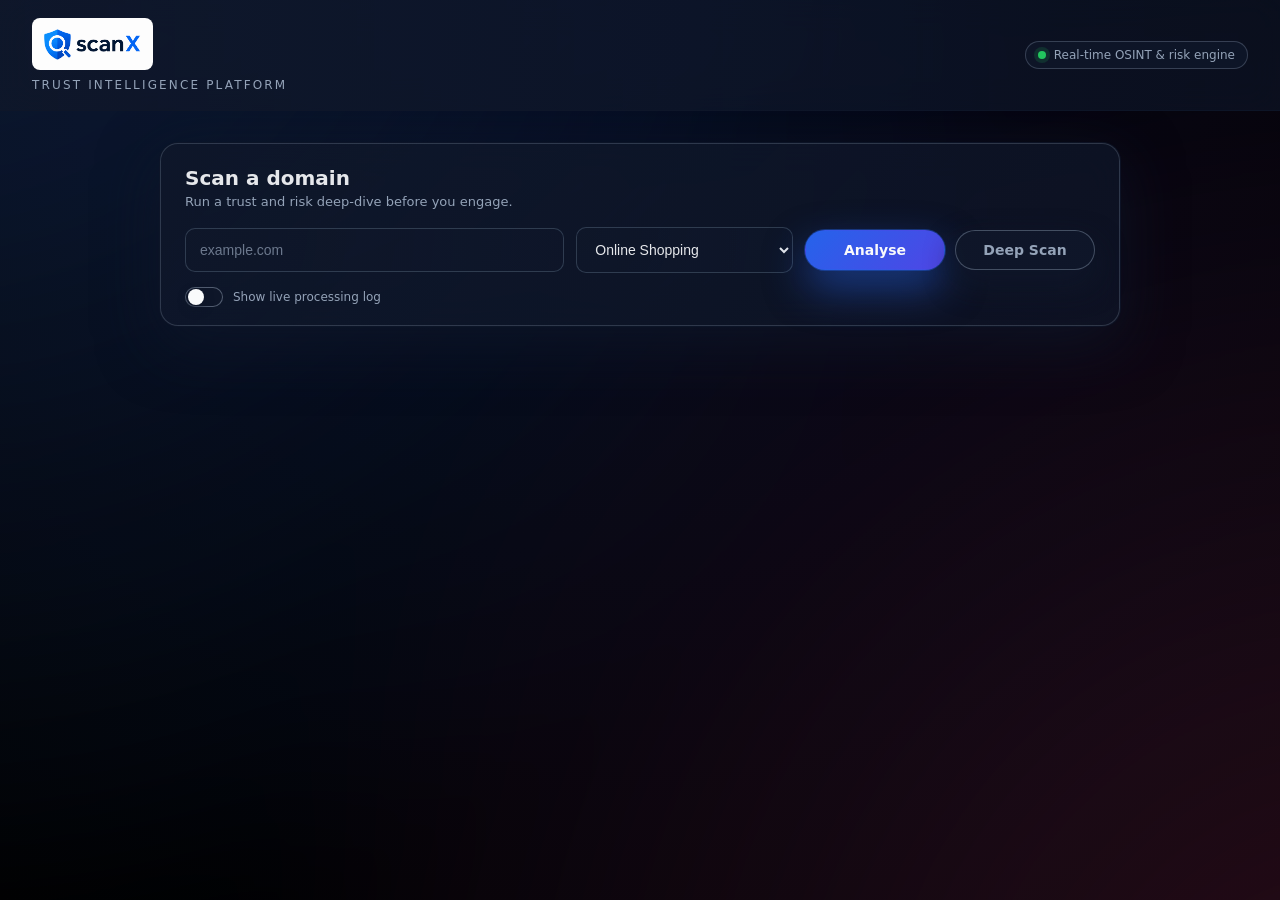
==== commit 6d2886d3: "feat: add scanX logo to top bar" ====
--- a/templates/index.html
+++ b/templates/index.html
@@ -12,7 +12,7 @@
   <!-- TOP BAR -->
   <header class="topbar">
     <div class="brand">
-      <span class="logo">scanX</span>
+      <img src="/static/images/scanx-logo.png" alt="scanX logo" class="brand-logo" />
       <span class="subtitle">Trust Intelligence Platform</span>
     </div>
 
--- a/static/css/style.css
+++ b/static/css/style.css
@@ -67,7 +67,16 @@
 
 .brand {
   display: flex;
-  flex-direction: column;
+  align-items: center;
+  flex-wrap: wrap;
+  gap: 4px 12px;
+}
+
+.brand-logo {
+  height: 52px;
+  width: auto;
+  object-fit: contain;
+  border-radius: 8px;
 }
 
 .brand .logo {
@@ -83,6 +92,7 @@
   text-transform: uppercase;
   letter-spacing: 0.18em;
   color: var(--muted);
+  flex-basis: 100%;
 }
 
 .top-meta {
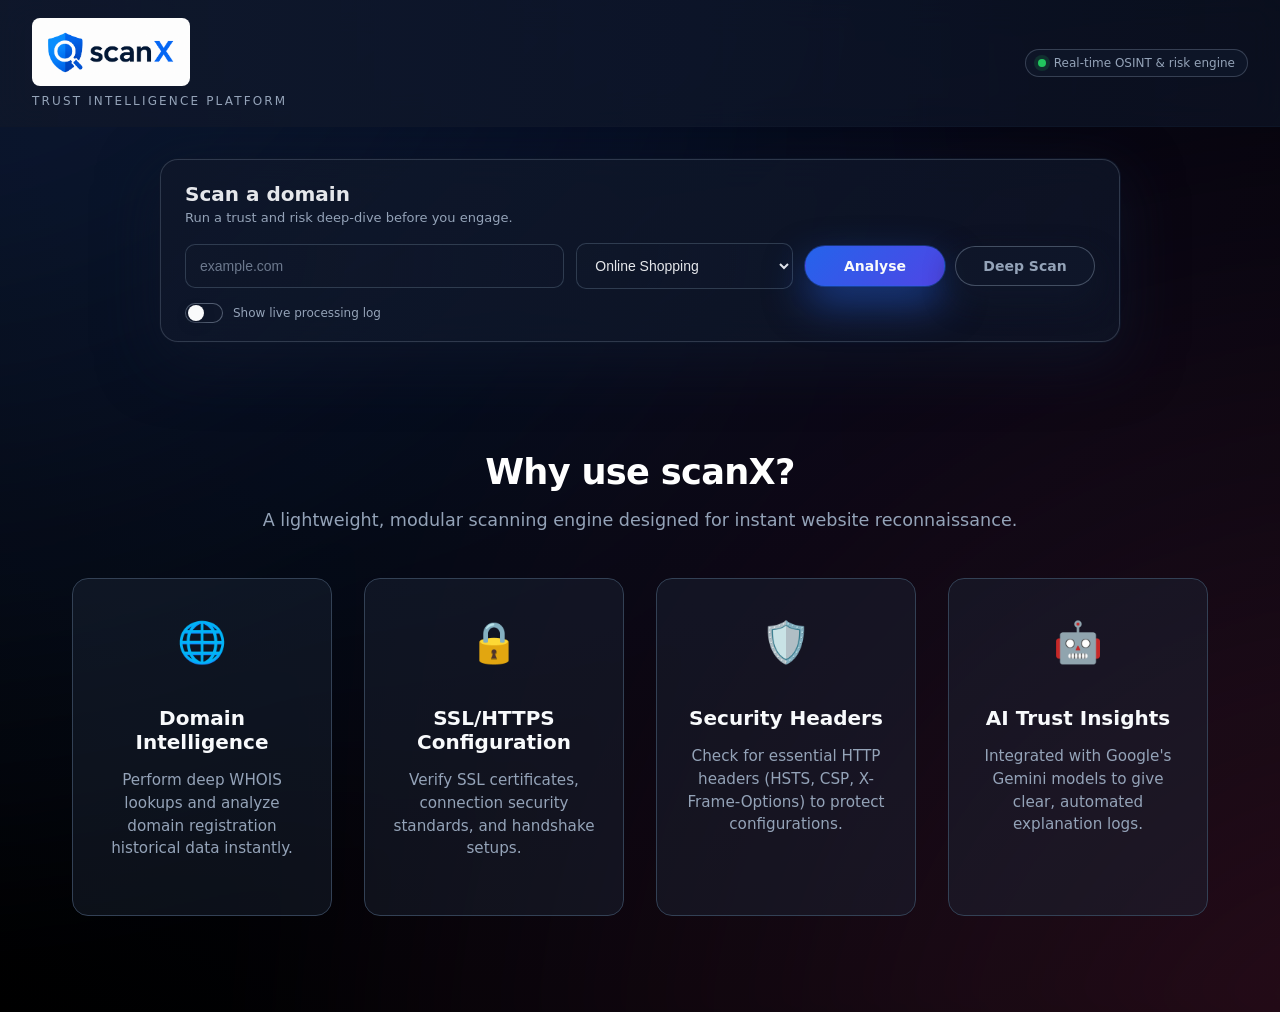
==== commit f09b52fd: "resolve merge conflict: keep upstream features-section with proper styling" ====
--- a/templates/index.html
+++ b/templates/index.html
@@ -66,6 +66,34 @@
       </div>
     </div>
   </section>
+  <section class="features-section">
+    <div class="section-title">
+      <h2>Why use scanX?</h2>
+      <p>A lightweight, modular scanning engine designed for instant website reconnaissance.</p>
+    </div>
+    <div class="features-grid">
+      <div class="feature-card">
+        <div class="icon-wrapper">🌐</div>
+        <h3>Domain Intelligence</h3>
+        <p>Perform deep WHOIS lookups and analyze domain registration historical data instantly.</p>
+      </div>
+      <div class="feature-card">
+        <div class="icon-wrapper">🔒</div>
+        <h3>SSL/HTTPS Configuration</h3>
+        <p>Verify SSL certificates, connection security standards, and handshake setups.</p>
+      </div>
+      <div class="feature-card">
+        <div class="icon-wrapper">🛡️</div>
+        <h3>Security Headers</h3>
+        <p>Check for essential HTTP headers (HSTS, CSP, X-Frame-Options) to protect configurations.</p>
+      </div>
+      <div class="feature-card">
+        <div class="icon-wrapper">🤖</div>
+        <h3>AI Trust Insights</h3>
+        <p>Integrated with Google's Gemini models to give clear, automated explanation logs.</p>
+      </div>
+    </div>
+  </section>
   <!-- DASHBOARD -->
   <main id="dashboard" class="dashboard hidden">
 
--- a/static/css/style.css
+++ b/static/css/style.css
@@ -73,7 +73,7 @@
 }
 
 .brand-logo {
-  height: 52px;
+  height: 68px;
   width: auto;
   object-fit: contain;
   border-radius: 8px;
@@ -1215,4 +1215,100 @@
   .verdict {
     padding-inline: 18px;
   }
+}
+
+/* ==========================================================================
+   scanX UI/UX Enhancement - ECSoC 2026
+   ========================================================================== */
+
+/* Features Section Layout */
+.features-section {
+  padding: 4rem 2rem 6rem 2rem;
+  max-width: 1200px;
+  margin: 0 auto;
+  text-align: center;
+}
+
+.section-title h2 {
+  font-size: 2.2rem;
+  color: #ffffff;
+  margin-bottom: 0.5rem;
+  font-weight: 700;
+  letter-spacing: -0.02em;
+}
+
+.section-title p {
+  color: #94a3b8;
+  /* Slate gray placeholder color */
+  font-size: 1.1rem;
+  margin-bottom: 3rem;
+}
+
+/* 4-Column Responsive Grid */
+.features-grid {
+  display: grid;
+  grid-template-columns: repeat(auto-fit, minmax(250px, 1fr));
+  gap: 2rem;
+}
+
+/* Modern Dark-Theme Security Cards */
+.feature-card {
+  background: rgba(30, 41, 59, 0.4);
+  /* Glassmorphism effect */
+  border: 1px solid #334155;
+  border-radius: 16px;
+  padding: 2.5rem 1.5rem;
+  text-align: center;
+
+  /* Smooth transition for modern micro-interactions */
+  transition: transform 0.4s cubic-bezier(0.16, 1, 0.3, 1),
+    border-color 0.3s ease,
+    box-shadow 0.4s ease;
+}
+
+/* Icon Wrapper Styling */
+.icon-wrapper {
+  font-size: 2.5rem;
+  margin-bottom: 1.25rem;
+  display: inline-block;
+}
+
+.feature-card h3 {
+  font-size: 1.25rem;
+  color: #f8fafc;
+  margin-bottom: 0.75rem;
+  font-weight: 600;
+}
+
+.feature-card p {
+  color: #94a3b8;
+  font-size: 0.95rem;
+  line-height: 1.5;
+}
+
+/* Interactive Hover States */
+.feature-card:hover {
+  transform: translateY(-8px);
+  border-color: #3b82f6;
+  /* Cyber Blue Security Edge */
+  background: rgba(30, 41, 59, 0.7);
+  box-shadow: 0 12px 30px -10px rgba(59, 130, 246, 0.25);
+  cursor: pointer;
+}
+
+/* Mobile & Tablet Responsiveness Adjustments */
+@media (max-width: 768px) {
+  .section-title h2 {
+    font-size: 1.8rem;
+  }
+
+  .features-grid {
+    grid-template-columns: 1fr;
+    /* Stack vertically on small screens */
+    gap: 1.5rem;
+  }
+
+  .feature-card {
+    padding: 2rem 1.25rem;
+  }
 }
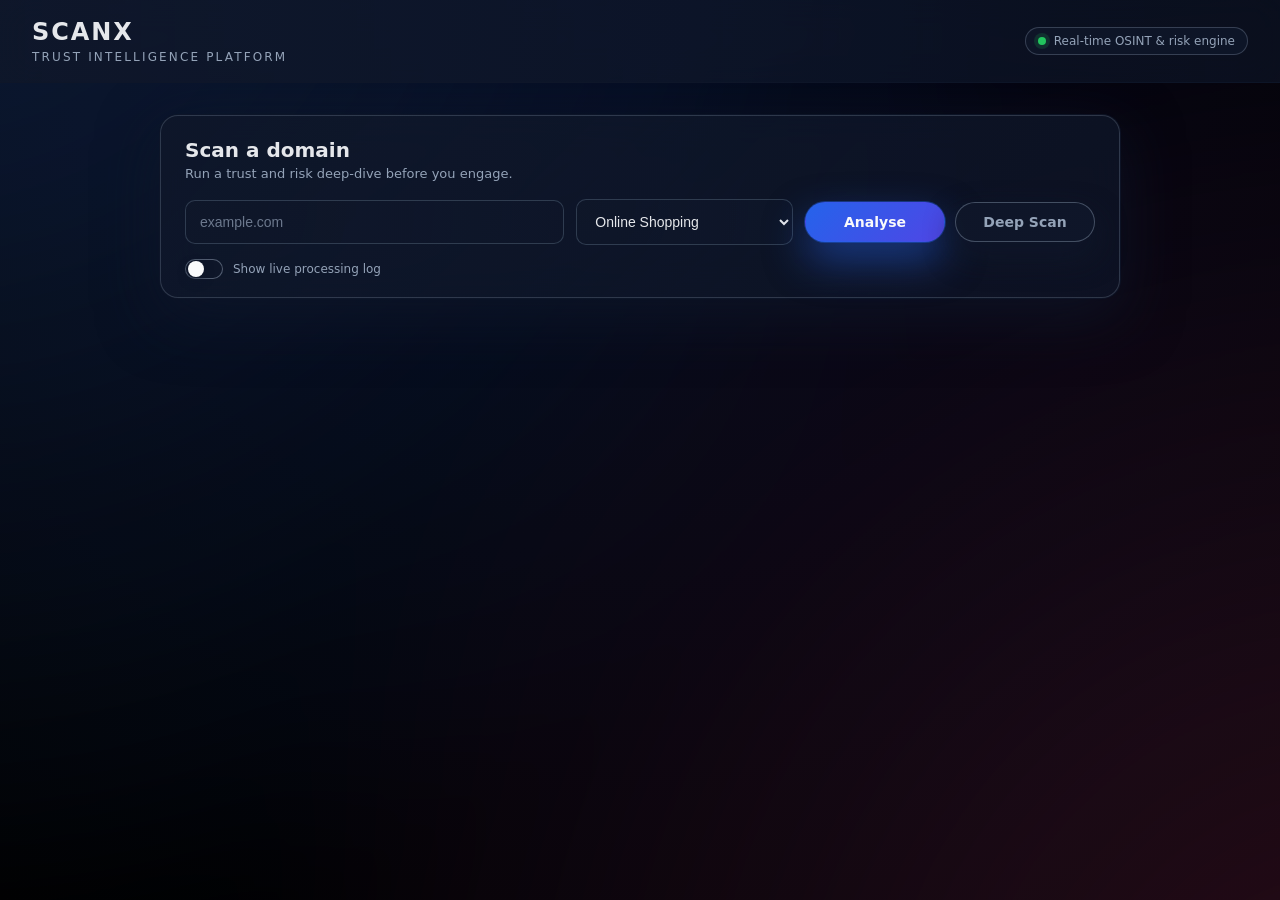
==== commit 1c2aafc1: "Feature/added newbutton (#17) * feat: add color coding for risk verdict  * feat: added new button fo" ====
--- a/templates/index.html
+++ b/templates/index.html
@@ -12,7 +12,7 @@
   <!-- TOP BAR -->
   <header class="topbar">
     <div class="brand">
-      <img src="/static/images/scanx-logo.png" alt="scanX logo" class="brand-logo" />
+      <span class="logo">scanX</span>
       <span class="subtitle">Trust Intelligence Platform</span>
     </div>
 
@@ -66,34 +66,6 @@
       </div>
     </div>
   </section>
-  <section class="features-section">
-    <div class="section-title">
-      <h2>Why use scanX?</h2>
-      <p>A lightweight, modular scanning engine designed for instant website reconnaissance.</p>
-    </div>
-    <div class="features-grid">
-      <div class="feature-card">
-        <div class="icon-wrapper">🌐</div>
-        <h3>Domain Intelligence</h3>
-        <p>Perform deep WHOIS lookups and analyze domain registration historical data instantly.</p>
-      </div>
-      <div class="feature-card">
-        <div class="icon-wrapper">🔒</div>
-        <h3>SSL/HTTPS Configuration</h3>
-        <p>Verify SSL certificates, connection security standards, and handshake setups.</p>
-      </div>
-      <div class="feature-card">
-        <div class="icon-wrapper">🛡️</div>
-        <h3>Security Headers</h3>
-        <p>Check for essential HTTP headers (HSTS, CSP, X-Frame-Options) to protect configurations.</p>
-      </div>
-      <div class="feature-card">
-        <div class="icon-wrapper">🤖</div>
-        <h3>AI Trust Insights</h3>
-        <p>Integrated with Google's Gemini models to give clear, automated explanation logs.</p>
-      </div>
-    </div>
-  </section>
   <!-- DASHBOARD -->
   <main id="dashboard" class="dashboard hidden">
 
--- a/static/css/style.css
+++ b/static/css/style.css
@@ -67,16 +67,7 @@
 
 .brand {
   display: flex;
-  align-items: center;
-  flex-wrap: wrap;
-  gap: 4px 12px;
-}
-
-.brand-logo {
-  height: 68px;
-  width: auto;
-  object-fit: contain;
-  border-radius: 8px;
+  flex-direction: column;
 }
 
 .brand .logo {
@@ -92,7 +83,6 @@
   text-transform: uppercase;
   letter-spacing: 0.18em;
   color: var(--muted);
-  flex-basis: 100%;
 }
 
 .top-meta {
@@ -481,17 +471,6 @@
   color: var(--muted);
 }
 
-/* NEW SCAN / RESET BUTTON */
-#newScanBtn {
-  border-color: rgba(148, 163, 184, 0.5);
-  color: var(--text);
-}
-
-#newScanBtn:hover:not(:disabled) {
-  border-color: rgba(148, 163, 184, 0.8);
-  background: rgba(148, 163, 184, 0.08);
-}
-
 /* VERDICT RISK LEVEL COLOR CODING */
 .verdict.risk-low {
   background: radial-gradient(circle at top left, rgba(34, 197, 94, 0.3), rgba(15, 23, 42, 0.95));
@@ -1215,100 +1194,4 @@
   .verdict {
     padding-inline: 18px;
   }
-}
-
-/* ==========================================================================
-   scanX UI/UX Enhancement - ECSoC 2026
-   ========================================================================== */
-
-/* Features Section Layout */
-.features-section {
-  padding: 4rem 2rem 6rem 2rem;
-  max-width: 1200px;
-  margin: 0 auto;
-  text-align: center;
-}
-
-.section-title h2 {
-  font-size: 2.2rem;
-  color: #ffffff;
-  margin-bottom: 0.5rem;
-  font-weight: 700;
-  letter-spacing: -0.02em;
-}
-
-.section-title p {
-  color: #94a3b8;
-  /* Slate gray placeholder color */
-  font-size: 1.1rem;
-  margin-bottom: 3rem;
-}
-
-/* 4-Column Responsive Grid */
-.features-grid {
-  display: grid;
-  grid-template-columns: repeat(auto-fit, minmax(250px, 1fr));
-  gap: 2rem;
-}
-
-/* Modern Dark-Theme Security Cards */
-.feature-card {
-  background: rgba(30, 41, 59, 0.4);
-  /* Glassmorphism effect */
-  border: 1px solid #334155;
-  border-radius: 16px;
-  padding: 2.5rem 1.5rem;
-  text-align: center;
-
-  /* Smooth transition for modern micro-interactions */
-  transition: transform 0.4s cubic-bezier(0.16, 1, 0.3, 1),
-    border-color 0.3s ease,
-    box-shadow 0.4s ease;
-}
-
-/* Icon Wrapper Styling */
-.icon-wrapper {
-  font-size: 2.5rem;
-  margin-bottom: 1.25rem;
-  display: inline-block;
-}
-
-.feature-card h3 {
-  font-size: 1.25rem;
-  color: #f8fafc;
-  margin-bottom: 0.75rem;
-  font-weight: 600;
-}
-
-.feature-card p {
-  color: #94a3b8;
-  font-size: 0.95rem;
-  line-height: 1.5;
-}
-
-/* Interactive Hover States */
-.feature-card:hover {
-  transform: translateY(-8px);
-  border-color: #3b82f6;
-  /* Cyber Blue Security Edge */
-  background: rgba(30, 41, 59, 0.7);
-  box-shadow: 0 12px 30px -10px rgba(59, 130, 246, 0.25);
-  cursor: pointer;
-}
-
-/* Mobile & Tablet Responsiveness Adjustments */
-@media (max-width: 768px) {
-  .section-title h2 {
-    font-size: 1.8rem;
-  }
-
-  .features-grid {
-    grid-template-columns: 1fr;
-    /* Stack vertically on small screens */
-    gap: 1.5rem;
-  }
-
-  .feature-card {
-    padding: 2rem 1.25rem;
-  }
 }
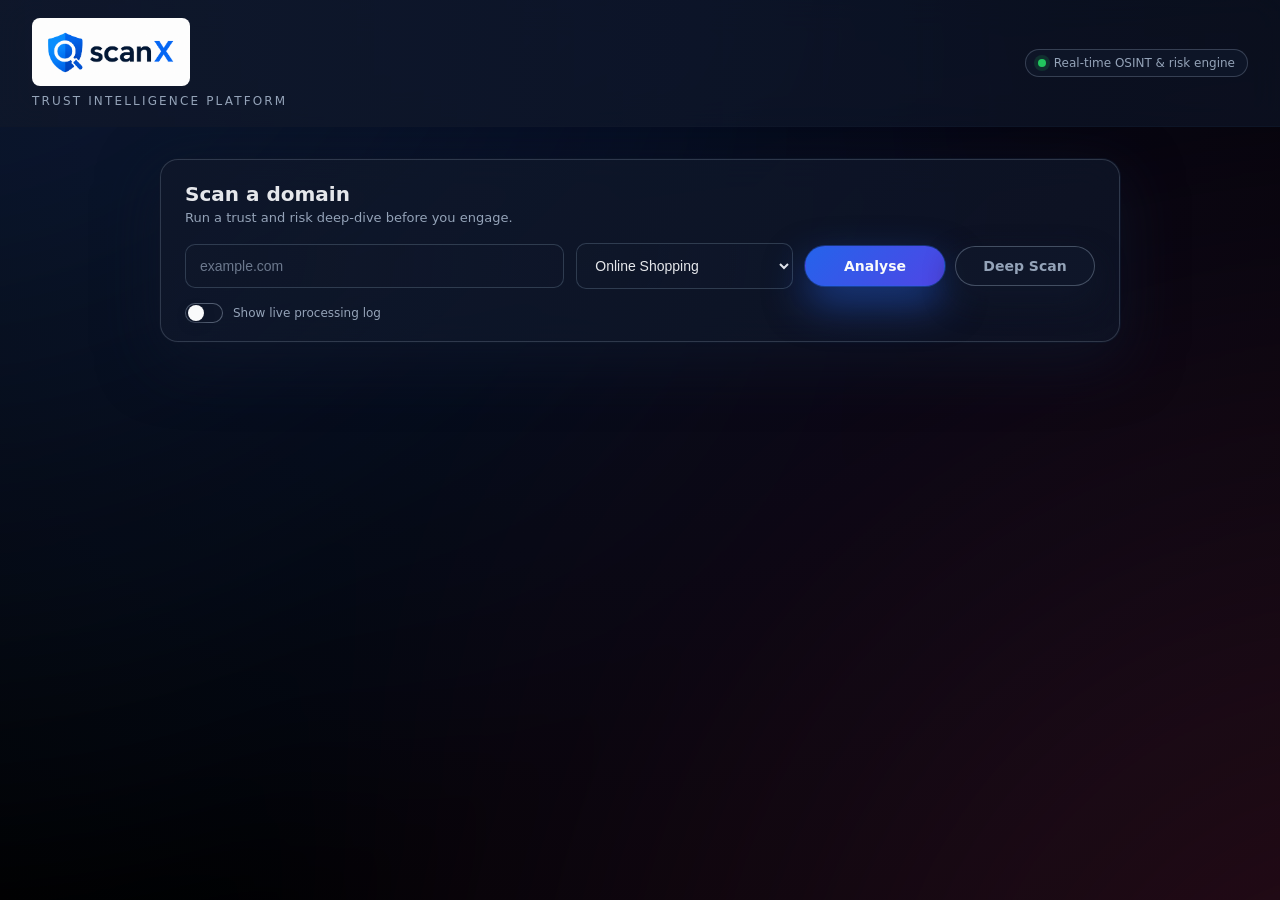
==== commit a0309bb3: "Merge branch 'main' into feature/add-scanx-logo" ====
--- a/templates/index.html
+++ b/templates/index.html
@@ -12,7 +12,7 @@
   <!-- TOP BAR -->
   <header class="topbar">
     <div class="brand">
-      <span class="logo">scanX</span>
+      <img src="/static/images/scanx-logo.png" alt="scanX logo" class="brand-logo" />
       <span class="subtitle">Trust Intelligence Platform</span>
     </div>
 
--- a/static/css/style.css
+++ b/static/css/style.css
@@ -67,7 +67,16 @@
 
 .brand {
   display: flex;
-  flex-direction: column;
+  align-items: center;
+  flex-wrap: wrap;
+  gap: 4px 12px;
+}
+
+.brand-logo {
+  height: 68px;
+  width: auto;
+  object-fit: contain;
+  border-radius: 8px;
 }
 
 .brand .logo {
@@ -83,6 +92,7 @@
   text-transform: uppercase;
   letter-spacing: 0.18em;
   color: var(--muted);
+  flex-basis: 100%;
 }
 
 .top-meta {
